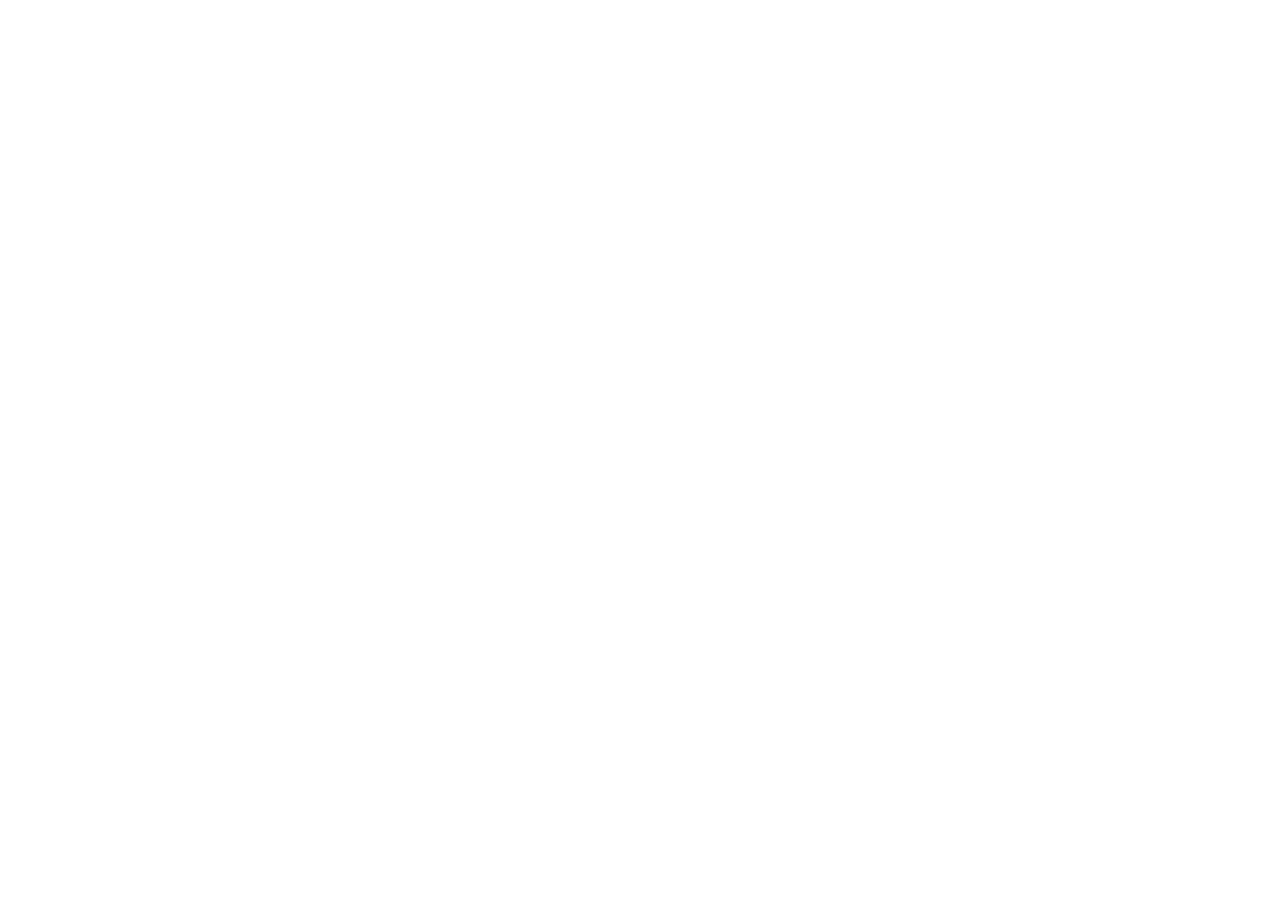
==== index.html @ 0d083bf3 "初始化大项目" ====
<!DOCTYPE html>
<html lang="zh-CN">

<head>
    <meta charset="UTF-8">
    <meta http-equiv="X-UA-Compatible" content="IE=edge">
    <meta name="viewport" content="width=device-width, initial-scale=1.0">
    <title>Document</title>
</head>

<body>

</body>

</html>
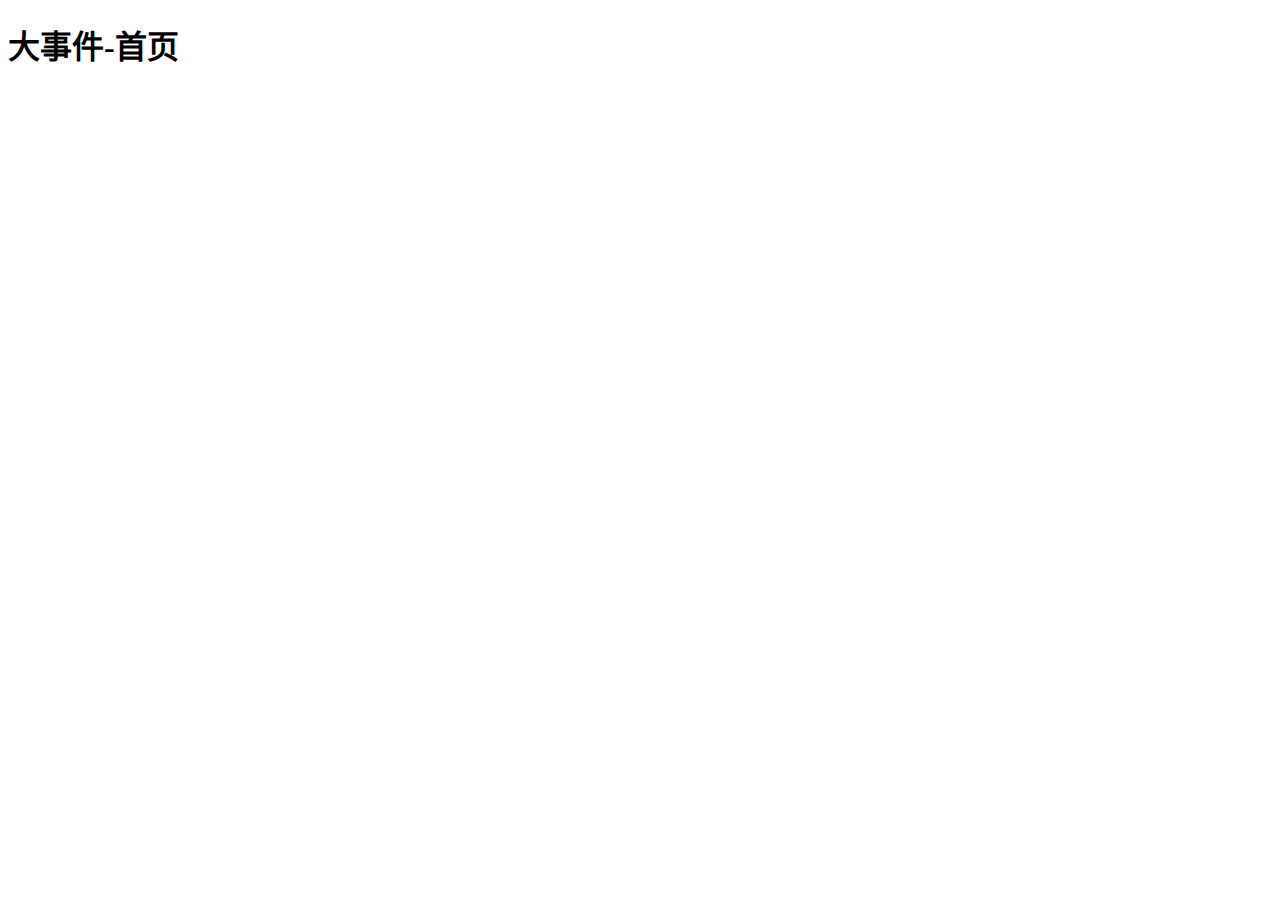
==== commit f9f74979: "login编辑完成" ====
--- a/index.html
+++ b/index.html
@@ -9,7 +9,7 @@
 </head>
 
 <body>
-
+    <h1>大事件-首页</h1>
 </body>
 
 </html>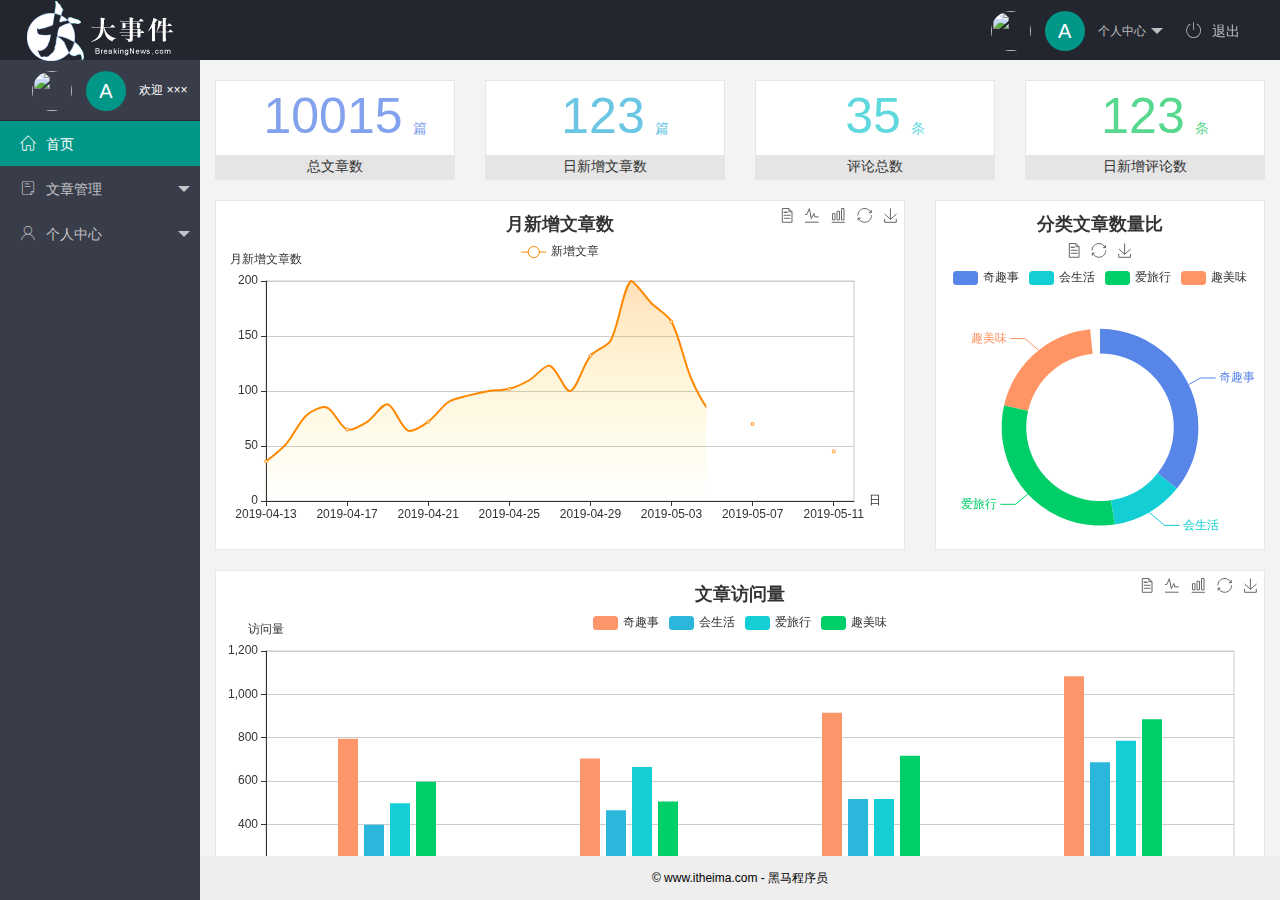
==== commit 8d70bb1c: "首页功能完成" ====
--- a/index.html
+++ b/index.html
@@ -1,15 +1,109 @@
 <!DOCTYPE html>
-<html lang="zh-CN">
+<html>
 
 <head>
-    <meta charset="UTF-8">
-    <meta http-equiv="X-UA-Compatible" content="IE=edge">
-    <meta name="viewport" content="width=device-width, initial-scale=1.0">
-    <title>Document</title>
+    <meta charset="utf-8">
+    <meta name="viewport" content="width=device-width, initial-scale=1, maximum-scale=1">
+    <title>layout 管理系统大布局 - Layui</title>
+    <link rel="stylesheet" href="/assets/lib/layui/css/layui.css">
+    <!-- 引入字体图标css -->
+    <link rel="stylesheet" href="/assets/fonts/iconfont.css">
+    <!-- 引入首页css -->
+    <link rel="stylesheet" href="/assets/css/index.css">
 </head>
 
 <body>
-    <h1>大事件-首页</h1>
+    <div class="layui-layout layui-layout-admin">
+        <div class="layui-header">
+            <div class="layui-logo">
+                <img src="/assets/images/logo.png" alt="">
+            </div>
+            <!-- 头部区域（可配合layui 已有的水平导航） -->
+            <ul class="layui-nav layui-layout-right">
+                <li class="layui-nav-item">
+                    <!-- 顶部头像 -->
+                    <a href="javascript:;" class="userinfo">
+                        <!-- 图片头像 -->
+                        <img src="//tva1.sinaimg.cn/crop.0.0.118.118.180/5db11ff4gw1e77d3nqrv8j203b03cweg.jpg" class="layui-nav-img">
+                        <span class="text-avatar">A</span> 个人中心
+                    </a>
+                    <dl class="layui-nav-child">
+                        <dd><a href="">基本资料</a></dd>
+                        <dd><a href="">更换头像</a></dd>
+                        <dd><a href="">重置密码</a></dd>
+                    </dl>
+                </li>
+                <li class="layui-nav-item">
+                    <a href="javascript:;" id="btnLogOut">
+                        <span class="iconfont icon-tuichu"></span>退出
+                    </a>
+                </li>
+            </ul>
+        </div>
+
+        <div class="layui-side layui-bg-black">
+            <div class="layui-side-scroll">
+                <div class="userinfo">
+                    <!-- 图片头像 -->
+                    <img src="//tva1.sinaimg.cn/crop.0.0.118.118.180/5db11ff4gw1e77d3nqrv8j203b03cweg.jpg" class="layui-nav-img">
+                    <span class="text-avatar">A</span>
+                    <span id="welcome">欢迎 ×××</span>
+                </div>
+                <!-- 左侧导航区域（可配合layui已有的垂直导航） -->
+                <ul class="layui-nav layui-nav-tree" lay-shrink="all" lay-filter="test">
+                    <li class="layui-nav-item layui-this">
+                        <!-- a链接还可以跳转到iframe上去，要和iframe的name属性配合使用 -->
+                        <a class="" href="/home/dashboard.html" target="aaa">
+                            <span class="iconfont icon-home"></span>首页
+                        </a>
+                    </li>
+                    <li class="layui-nav-item">
+                        <a href="javascript:;">
+                            <span class="iconfont icon-16"></span>文章管理
+                        </a>
+                        <dl class="layui-nav-child">
+                            <dd>
+                                <a href="javascript:;">
+                                    <i class="layui-icon layui-icon-app"></i>文章分类
+                                </a>
+                            </dd>
+                            <dd><a href="javascript:;"><i class="layui-icon layui-icon-app"></i>文章管理</a></dd>
+                            <dd><a href="javascript:;"><i class="layui-icon layui-icon-app"></i>发表文章</a></dd>
+                        </dl>
+                    </li>
+                    <li class="layui-nav-item">
+                        <a href="javascript:;">
+                            <span class="iconfont icon-user"></span>个人中心</a>
+                        <dl class="layui-nav-child">
+                            <dd><a href="javascript:;"><i class="layui-icon layui-icon-app"></i>基本资料</a></dd>
+                            <dd><a href="javascript:;"><i class="layui-icon layui-icon-app"></i>更换头像</a></dd>
+                            <dd><a href="javascript:;"><i class="layui-icon layui-icon-app"></i>重置密码</a></dd>
+                        </dl>
+                    </li>
+                </ul>
+            </div>
+        </div>
+
+        <div class="layui-body">
+            <!-- 内容主体区域 -->
+            <!-- 此处内容经常更换 -->
+            <iframe name="aaa" src="/home/dashboard.html" frameborder="0"></iframe>
+        </div>
+
+        <div class="layui-footer">
+            <!-- 底部固定区域 -->
+            © www.itheima.com - 黑马程序员
+        </div>
+    </div>
+
+
+
+    <!-- 导入layuiall.js -->
+    <script src="/assets/lib/layui/layui.all.js"></script>
+    <script src="/assets/lib/jquery.js"></script>
+    <!-- 导入baseAPI.js 文件(放到jquery的下面，此页面js 的上面) -->
+    <script src="/assets/js/baseAPI.js"></script>
+    <script src="/assets/js/index.js"></script>
 </body>
 
 </html>--- a/assets/lib/layui/css/layui.css
+++ b/assets/lib/layui/css/layui.css
@@ -0,0 +1,2 @@
+/** layui-v2.5.5 MIT License By https://www.layui.com */
+ .layui-inline,img{display:inline-block;vertical-align:middle}h1,h2,h3,h4,h5,h6{font-weight:400}.layui-edge,.layui-header,.layui-inline,.layui-main{position:relative}.layui-body,.layui-edge,.layui-elip{overflow:hidden}.layui-btn,.layui-edge,.layui-inline,img{vertical-align:middle}.layui-btn,.layui-disabled,.layui-icon,.layui-unselect{-moz-user-select:none;-webkit-user-select:none;-ms-user-select:none}.layui-elip,.layui-form-checkbox span,.layui-form-pane .layui-form-label{text-overflow:ellipsis;white-space:nowrap}.layui-breadcrumb,.layui-tree-btnGroup{visibility:hidden}blockquote,body,button,dd,div,dl,dt,form,h1,h2,h3,h4,h5,h6,input,li,ol,p,pre,td,textarea,th,ul{margin:0;padding:0;-webkit-tap-highlight-color:rgba(0,0,0,0)}a:active,a:hover{outline:0}img{border:none}li{list-style:none}table{border-collapse:collapse;border-spacing:0}h4,h5,h6{font-size:100%}button,input,optgroup,option,select,textarea{font-family:inherit;font-size:inherit;font-style:inherit;font-weight:inherit;outline:0}pre{white-space:pre-wrap;white-space:-moz-pre-wrap;white-space:-pre-wrap;white-space:-o-pre-wrap;word-wrap:break-word}body{line-height:24px;font:14px Helvetica Neue,Helvetica,PingFang SC,Tahoma,Arial,sans-serif}hr{height:1px;margin:10px 0;border:0;clear:both}a{color:#333;text-decoration:none}a:hover{color:#777}a cite{font-style:normal;*cursor:pointer}.layui-border-box,.layui-border-box *{box-sizing:border-box}.layui-box,.layui-box *{box-sizing:content-box}.layui-clear{clear:both;*zoom:1}.layui-clear:after{content:'\20';clear:both;*zoom:1;display:block;height:0}.layui-inline{*display:inline;*zoom:1}.layui-edge{display:inline-block;width:0;height:0;border-width:6px;border-style:dashed;border-color:transparent}.layui-edge-top{top:-4px;border-bottom-color:#999;border-bottom-style:solid}.layui-edge-right{border-left-color:#999;border-left-style:solid}.layui-edge-bottom{top:2px;border-top-color:#999;border-top-style:solid}.layui-edge-left{border-right-color:#999;border-right-style:solid}.layui-disabled,.layui-disabled:hover{color:#d2d2d2!important;cursor:not-allowed!important}.layui-circle{border-radius:100%}.layui-show{display:block!important}.layui-hide{display:none!important}@font-face{font-family:layui-icon;src:url(../font/iconfont.eot?v=250);src:url(../font/iconfont.eot?v=250#iefix) format('embedded-opentype'),url(../font/iconfont.woff2?v=250) format('woff2'),url(../font/iconfont.woff?v=250) format('woff'),url(../font/iconfont.ttf?v=250) format('truetype'),url(../font/iconfont.svg?v=250#layui-icon) format('svg')}.layui-icon{font-family:layui-icon!important;font-size:16px;font-style:normal;-webkit-font-smoothing:antialiased;-moz-osx-font-smoothing:grayscale}.layui-icon-reply-fill:before{content:"\e611"}.layui-icon-set-fill:before{content:"\e614"}.layui-icon-menu-fill:before{content:"\e60f"}.layui-icon-search:before{content:"\e615"}.layui-icon-share:before{content:"\e641"}.layui-icon-set-sm:before{content:"\e620"}.layui-icon-engine:before{content:"\e628"}.layui-icon-close:before{content:"\1006"}.layui-icon-close-fill:before{content:"\1007"}.layui-icon-chart-screen:before{content:"\e629"}.layui-icon-star:before{content:"\e600"}.layui-icon-circle-dot:before{content:"\e617"}.layui-icon-chat:before{content:"\e606"}.layui-icon-release:before{content:"\e609"}.layui-icon-list:before{content:"\e60a"}.layui-icon-chart:before{content:"\e62c"}.layui-icon-ok-circle:before{content:"\1005"}.layui-icon-layim-theme:before{content:"\e61b"}.layui-icon-table:before{content:"\e62d"}.layui-icon-right:before{content:"\e602"}.layui-icon-left:before{content:"\e603"}.layui-icon-cart-simple:before{content:"\e698"}.layui-icon-face-cry:before{content:"\e69c"}.layui-icon-face-smile:before{content:"\e6af"}.layui-icon-survey:before{content:"\e6b2"}.layui-icon-tree:before{content:"\e62e"}.layui-icon-upload-circle:before{content:"\e62f"}.layui-icon-add-circle:before{content:"\e61f"}.layui-icon-download-circle:before{content:"\e601"}.layui-icon-templeate-1:before{content:"\e630"}.layui-icon-util:before{content:"\e631"}.layui-icon-face-surprised:before{content:"\e664"}.layui-icon-edit:before{content:"\e642"}.layui-icon-speaker:before{content:"\e645"}.layui-icon-down:before{content:"\e61a"}.layui-icon-file:before{content:"\e621"}.layui-icon-layouts:before{content:"\e632"}.layui-icon-rate-half:before{content:"\e6c9"}.layui-icon-add-circle-fine:before{content:"\e608"}.layui-icon-prev-circle:before{content:"\e633"}.layui-icon-read:before{content:"\e705"}.layui-icon-404:before{content:"\e61c"}.layui-icon-carousel:before{content:"\e634"}.layui-icon-help:before{content:"\e607"}.layui-icon-code-circle:before{content:"\e635"}.layui-icon-water:before{content:"\e636"}.layui-icon-username:before{content:"\e66f"}.layui-icon-find-fill:before{content:"\e670"}.layui-icon-about:before{content:"\e60b"}.layui-icon-location:before{content:"\e715"}.layui-icon-up:before{content:"\e619"}.layui-icon-pause:before{content:"\e651"}.layui-icon-date:before{content:"\e637"}.layui-icon-layim-uploadfile:before{content:"\e61d"}.layui-icon-delete:before{content:"\e640"}.layui-icon-play:before{content:"\e652"}.layui-icon-top:before{content:"\e604"}.layui-icon-friends:before{content:"\e612"}.layui-icon-refresh-3:before{content:"\e9aa"}.layui-icon-ok:before{content:"\e605"}.layui-icon-layer:before{content:"\e638"}.layui-icon-face-smile-fine:before{content:"\e60c"}.layui-icon-dollar:before{content:"\e659"}.layui-icon-group:before{content:"\e613"}.layui-icon-layim-download:before{content:"\e61e"}.layui-icon-picture-fine:before{content:"\e60d"}.layui-icon-link:before{content:"\e64c"}.layui-icon-diamond:before{content:"\e735"}.layui-icon-log:before{content:"\e60e"}.layui-icon-rate-solid:before{content:"\e67a"}.layui-icon-fonts-del:before{content:"\e64f"}.layui-icon-unlink:before{content:"\e64d"}.layui-icon-fonts-clear:before{content:"\e639"}.layui-icon-triangle-r:before{content:"\e623"}.layui-icon-circle:before{content:"\e63f"}.layui-icon-radio:before{content:"\e643"}.layui-icon-align-center:before{content:"\e647"}.layui-icon-align-right:before{content:"\e648"}.layui-icon-align-left:before{content:"\e649"}.layui-icon-loading-1:before{content:"\e63e"}.layui-icon-return:before{content:"\e65c"}.layui-icon-fonts-strong:before{content:"\e62b"}.layui-icon-upload:before{content:"\e67c"}.layui-icon-dialogue:before{content:"\e63a"}.layui-icon-video:before{content:"\e6ed"}.layui-icon-headset:before{content:"\e6fc"}.layui-icon-cellphone-fine:before{content:"\e63b"}.layui-icon-add-1:before{content:"\e654"}.layui-icon-face-smile-b:before{content:"\e650"}.layui-icon-fonts-html:before{content:"\e64b"}.layui-icon-form:before{content:"\e63c"}.layui-icon-cart:before{content:"\e657"}.layui-icon-camera-fill:before{content:"\e65d"}.layui-icon-tabs:before{content:"\e62a"}.layui-icon-fonts-code:before{content:"\e64e"}.layui-icon-fire:before{content:"\e756"}.layui-icon-set:before{content:"\e716"}.layui-icon-fonts-u:before{content:"\e646"}.layui-icon-triangle-d:before{content:"\e625"}.layui-icon-tips:before{content:"\e702"}.layui-icon-picture:before{content:"\e64a"}.layui-icon-more-vertical:before{content:"\e671"}.layui-icon-flag:before{content:"\e66c"}.layui-icon-loading:before{content:"\e63d"}.layui-icon-fonts-i:before{content:"\e644"}.layui-icon-refresh-1:before{content:"\e666"}.layui-icon-rmb:before{content:"\e65e"}.layui-icon-home:before{content:"\e68e"}.layui-icon-user:before{content:"\e770"}.layui-icon-notice:before{content:"\e667"}.layui-icon-login-weibo:before{content:"\e675"}.layui-icon-voice:before{content:"\e688"}.layui-icon-upload-drag:before{content:"\e681"}.layui-icon-login-qq:before{content:"\e676"}.layui-icon-snowflake:before{content:"\e6b1"}.layui-icon-file-b:before{content:"\e655"}.layui-icon-template:before{content:"\e663"}.layui-icon-auz:before{content:"\e672"}.layui-icon-console:before{content:"\e665"}.layui-icon-app:before{content:"\e653"}.layui-icon-prev:before{content:"\e65a"}.layui-icon-website:before{content:"\e7ae"}.layui-icon-next:before{content:"\e65b"}.layui-icon-component:before{content:"\e857"}.layui-icon-more:before{content:"\e65f"}.layui-icon-login-wechat:before{content:"\e677"}.layui-icon-shrink-right:before{content:"\e668"}.layui-icon-spread-left:before{content:"\e66b"}.layui-icon-camera:before{content:"\e660"}.layui-icon-note:before{content:"\e66e"}.layui-icon-refresh:before{content:"\e669"}.layui-icon-female:before{content:"\e661"}.layui-icon-male:before{content:"\e662"}.layui-icon-password:before{content:"\e673"}.layui-icon-senior:before{content:"\e674"}.layui-icon-theme:before{content:"\e66a"}.layui-icon-tread:before{content:"\e6c5"}.layui-icon-praise:before{content:"\e6c6"}.layui-icon-star-fill:before{content:"\e658"}.layui-icon-rate:before{content:"\e67b"}.layui-icon-template-1:before{content:"\e656"}.layui-icon-vercode:before{content:"\e679"}.layui-icon-cellphone:before{content:"\e678"}.layui-icon-screen-full:before{content:"\e622"}.layui-icon-screen-restore:before{content:"\e758"}.layui-icon-cols:before{content:"\e610"}.layui-icon-export:before{content:"\e67d"}.layui-icon-print:before{content:"\e66d"}.layui-icon-slider:before{content:"\e714"}.layui-icon-addition:before{content:"\e624"}.layui-icon-subtraction:before{content:"\e67e"}.layui-icon-service:before{content:"\e626"}.layui-icon-transfer:before{content:"\e691"}.layui-main{width:1140px;margin:0 auto}.layui-header{z-index:1000;height:60px}.layui-header a:hover{transition:all .5s;-webkit-transition:all .5s}.layui-side{position:fixed;left:0;top:0;bottom:0;z-index:999;width:200px;overflow-x:hidden}.layui-side-scroll{position:relative;width:220px;height:100%;overflow-x:hidden}.layui-body{position:absolute;left:200px;right:0;top:0;bottom:0;z-index:998;width:auto;overflow-y:auto;box-sizing:border-box}.layui-layout-body{overflow:hidden}.layui-layout-admin .layui-header{background-color:#23262E}.layui-layout-admin .layui-side{top:60px;width:200px;overflow-x:hidden}.layui-layout-admin .layui-body{position:fixed;top:60px;bottom:44px}.layui-layout-admin .layui-main{width:auto;margin:0 15px}.layui-layout-admin .layui-footer{position:fixed;left:200px;right:0;bottom:0;height:44px;line-height:44px;padding:0 15px;background-color:#eee}.layui-layout-admin .layui-logo{position:absolute;left:0;top:0;width:200px;height:100%;line-height:60px;text-align:center;color:#009688;font-size:16px}.layui-layout-admin .layui-header .layui-nav{background:0 0}.layui-layout-left{position:absolute!important;left:200px;top:0}.layui-layout-right{position:absolute!important;right:0;top:0}.layui-container{position:relative;margin:0 auto;padding:0 15px;box-sizing:border-box}.layui-fluid{position:relative;margin:0 auto;padding:0 15px}.layui-row:after,.layui-row:before{content:'';display:block;clear:both}.layui-col-lg1,.layui-col-lg10,.layui-col-lg11,.layui-col-lg12,.layui-col-lg2,.layui-col-lg3,.layui-col-lg4,.layui-col-lg5,.layui-col-lg6,.layui-col-lg7,.layui-col-lg8,.layui-col-lg9,.layui-col-md1,.layui-col-md10,.layui-col-md11,.layui-col-md12,.layui-col-md2,.layui-col-md3,.layui-col-md4,.layui-col-md5,.layui-col-md6,.layui-col-md7,.layui-col-md8,.layui-col-md9,.layui-col-sm1,.layui-col-sm10,.layui-col-sm11,.layui-col-sm12,.layui-col-sm2,.layui-col-sm3,.layui-col-sm4,.layui-col-sm5,.layui-col-sm6,.layui-col-sm7,.layui-col-sm8,.layui-col-sm9,.layui-col-xs1,.layui-col-xs10,.layui-col-xs11,.layui-col-xs12,.layui-col-xs2,.layui-col-xs3,.layui-col-xs4,.layui-col-xs5,.layui-col-xs6,.layui-col-xs7,.layui-col-xs8,.layui-col-xs9{position:relative;display:block;box-sizing:border-box}.layui-col-xs1,.layui-col-xs10,.layui-col-xs11,.layui-col-xs12,.layui-col-xs2,.layui-col-xs3,.layui-col-xs4,.layui-col-xs5,.layui-col-xs6,.layui-col-xs7,.layui-col-xs8,.layui-col-xs9{float:left}.layui-col-xs1{width:8.33333333%}.layui-col-xs2{width:16.66666667%}.layui-col-xs3{width:25%}.layui-col-xs4{width:33.33333333%}.layui-col-xs5{width:41.66666667%}.layui-col-xs6{width:50%}.layui-col-xs7{width:58.33333333%}.layui-col-xs8{width:66.66666667%}.layui-col-xs9{width:75%}.layui-col-xs10{width:83.33333333%}.layui-col-xs11{width:91.66666667%}.layui-col-xs12{width:100%}.layui-col-xs-offset1{margin-left:8.33333333%}.layui-col-xs-offset2{margin-left:16.66666667%}.layui-col-xs-offset3{margin-left:25%}.layui-col-xs-offset4{margin-left:33.33333333%}.layui-col-xs-offset5{margin-left:41.66666667%}.layui-col-xs-offset6{margin-left:50%}.layui-col-xs-offset7{margin-left:58.33333333%}.layui-col-xs-offset8{margin-left:66.66666667%}.layui-col-xs-offset9{margin-left:75%}.layui-col-xs-offset10{margin-left:83.33333333%}.layui-col-xs-offset11{margin-left:91.66666667%}.layui-col-xs-offset12{margin-left:100%}@media screen and (max-width:768px){.layui-hide-xs{display:none!important}.layui-show-xs-block{display:block!important}.layui-show-xs-inline{display:inline!important}.layui-show-xs-inline-block{display:inline-block!important}}@media screen and (min-width:768px){.layui-container{width:750px}.layui-hide-sm{display:none!important}.layui-show-sm-block{display:block!important}.layui-show-sm-inline{display:inline!important}.layui-show-sm-inline-block{display:inline-block!important}.layui-col-sm1,.layui-col-sm10,.layui-col-sm11,.layui-col-sm12,.layui-col-sm2,.layui-col-sm3,.layui-col-sm4,.layui-col-sm5,.layui-col-sm6,.layui-col-sm7,.layui-col-sm8,.layui-col-sm9{float:left}.layui-col-sm1{width:8.33333333%}.layui-col-sm2{width:16.66666667%}.layui-col-sm3{width:25%}.layui-col-sm4{width:33.33333333%}.layui-col-sm5{width:41.66666667%}.layui-col-sm6{width:50%}.layui-col-sm7{width:58.33333333%}.layui-col-sm8{width:66.66666667%}.layui-col-sm9{width:75%}.layui-col-sm10{width:83.33333333%}.layui-col-sm11{width:91.66666667%}.layui-col-sm12{width:100%}.layui-col-sm-offset1{margin-left:8.33333333%}.layui-col-sm-offset2{margin-left:16.66666667%}.layui-col-sm-offset3{margin-left:25%}.layui-col-sm-offset4{margin-left:33.33333333%}.layui-col-sm-offset5{margin-left:41.66666667%}.layui-col-sm-offset6{margin-left:50%}.layui-col-sm-offset7{margin-left:58.33333333%}.layui-col-sm-offset8{margin-left:66.66666667%}.layui-col-sm-offset9{margin-left:75%}.layui-col-sm-offset10{margin-left:83.33333333%}.layui-col-sm-offset11{margin-left:91.66666667%}.layui-col-sm-offset12{margin-left:100%}}@media screen and (min-width:992px){.layui-container{width:970px}.layui-hide-md{display:none!important}.layui-show-md-block{display:block!important}.layui-show-md-inline{display:inline!important}.layui-show-md-inline-block{display:inline-block!important}.layui-col-md1,.layui-col-md10,.layui-col-md11,.layui-col-md12,.layui-col-md2,.layui-col-md3,.layui-col-md4,.layui-col-md5,.layui-col-md6,.layui-col-md7,.layui-col-md8,.layui-col-md9{float:left}.layui-col-md1{width:8.33333333%}.layui-col-md2{width:16.66666667%}.layui-col-md3{width:25%}.layui-col-md4{width:33.33333333%}.layui-col-md5{width:41.66666667%}.layui-col-md6{width:50%}.layui-col-md7{width:58.33333333%}.layui-col-md8{width:66.66666667%}.layui-col-md9{width:75%}.layui-col-md10{width:83.33333333%}.layui-col-md11{width:91.66666667%}.layui-col-md12{width:100%}.layui-col-md-offset1{margin-left:8.33333333%}.layui-col-md-offset2{margin-left:16.66666667%}.layui-col-md-offset3{margin-left:25%}.layui-col-md-offset4{margin-left:33.33333333%}.layui-col-md-offset5{margin-left:41.66666667%}.layui-col-md-offset6{margin-left:50%}.layui-col-md-offset7{margin-left:58.33333333%}.layui-col-md-offset8{margin-left:66.66666667%}.layui-col-md-offset9{margin-left:75%}.layui-col-md-offset10{margin-left:83.33333333%}.layui-col-md-offset11{margin-left:91.66666667%}.layui-col-md-offset12{margin-left:100%}}@media screen and (min-width:1200px){.layui-container{width:1170px}.layui-hide-lg{display:none!important}.layui-show-lg-block{display:block!important}.layui-show-lg-inline{display:inline!important}.layui-show-lg-inline-block{display:inline-block!important}.layui-col-lg1,.layui-col-lg10,.layui-col-lg11,.layui-col-lg12,.layui-col-lg2,.layui-col-lg3,.layui-col-lg4,.layui-col-lg5,.layui-col-lg6,.layui-col-lg7,.layui-col-lg8,.layui-col-lg9{float:left}.layui-col-lg1{width:8.33333333%}.layui-col-lg2{width:16.66666667%}.layui-col-lg3{width:25%}.layui-col-lg4{width:33.33333333%}.layui-col-lg5{width:41.66666667%}.layui-col-lg6{width:50%}.layui-col-lg7{width:58.33333333%}.layui-col-lg8{width:66.66666667%}.layui-col-lg9{width:75%}.layui-col-lg10{width:83.33333333%}.layui-col-lg11{width:91.66666667%}.layui-col-lg12{width:100%}.layui-col-lg-offset1{margin-left:8.33333333%}.layui-col-lg-offset2{margin-left:16.66666667%}.layui-col-lg-offset3{margin-left:25%}.layui-col-lg-offset4{margin-left:33.33333333%}.layui-col-lg-offset5{margin-left:41.66666667%}.layui-col-lg-offset6{margin-left:50%}.layui-col-lg-offset7{margin-left:58.33333333%}.layui-col-lg-offset8{margin-left:66.66666667%}.layui-col-lg-offset9{margin-left:75%}.layui-col-lg-offset10{margin-left:83.33333333%}.layui-col-lg-offset11{margin-left:91.66666667%}.layui-col-lg-offset12{margin-left:100%}}.layui-col-space1{margin:-.5px}.layui-col-space1>*{padding:.5px}.layui-col-space3{margin:-1.5px}.layui-col-space3>*{padding:1.5px}.layui-col-space5{margin:-2.5px}.layui-col-space5>*{padding:2.5px}.layui-col-space8{margin:-3.5px}.layui-col-space8>*{padding:3.5px}.layui-col-space10{margin:-5px}.layui-col-space10>*{padding:5px}.layui-col-space12{margin:-6px}.layui-col-space12>*{padding:6px}.layui-col-space15{margin:-7.5px}.layui-col-space15>*{padding:7.5px}.layui-col-space18{margin:-9px}.layui-col-space18>*{padding:9px}.layui-col-space20{margin:-10px}.layui-col-space20>*{padding:10px}.layui-col-space22{margin:-11px}.layui-col-space22>*{padding:11px}.layui-col-space25{margin:-12.5px}.layui-col-space25>*{padding:12.5px}.layui-col-space30{margin:-15px}.layui-col-space30>*{padding:15px}.layui-btn,.layui-input,.layui-select,.layui-textarea,.layui-upload-button{outline:0;-webkit-appearance:none;transition:all .3s;-webkit-transition:all .3s;box-sizing:border-box}.layui-elem-quote{margin-bottom:10px;padding:15px;line-height:22px;border-left:5px solid #009688;border-radius:0 2px 2px 0;background-color:#f2f2f2}.layui-quote-nm{border-style:solid;border-width:1px 1px 1px 5px;background:0 0}.layui-elem-field{margin-bottom:10px;padding:0;border-width:1px;border-style:solid}.layui-elem-field legend{margin-left:20px;padding:0 10px;font-size:20px;font-weight:300}.layui-field-title{margin:10px 0 20px;border-width:1px 0 0}.layui-field-box{padding:10px 15px}.layui-field-title .layui-field-box{padding:10px 0}.layui-progress{position:relative;height:6px;border-radius:20px;background-color:#e2e2e2}.layui-progress-bar{position:absolute;left:0;top:0;width:0;max-width:100%;height:6px;border-radius:20px;text-align:right;background-color:#5FB878;transition:all .3s;-webkit-transition:all .3s}.layui-progress-big,.layui-progress-big .layui-progress-bar{height:18px;line-height:18px}.layui-progress-text{position:relative;top:-20px;line-height:18px;font-size:12px;color:#666}.layui-progress-big .layui-progress-text{position:static;padding:0 10px;color:#fff}.layui-collapse{border-width:1px;border-style:solid;border-radius:2px}.layui-colla-content,.layui-colla-item{border-top-width:1px;border-top-style:solid}.layui-colla-item:first-child{border-top:none}.layui-colla-title{position:relative;height:42px;line-height:42px;padding:0 15px 0 35px;color:#333;background-color:#f2f2f2;cursor:pointer;font-size:14px;overflow:hidden}.layui-colla-content{display:none;padding:10px 15px;line-height:22px;color:#666}.layui-colla-icon{position:absolute;left:15px;top:0;font-size:14px}.layui-card{margin-bottom:15px;border-radius:2px;background-color:#fff;box-shadow:0 1px 2px 0 rgba(0,0,0,.05)}.layui-card:last-child{margin-bottom:0}.layui-card-header{position:relative;height:42px;line-height:42px;padding:0 15px;border-bottom:1px solid #f6f6f6;color:#333;border-radius:2px 2px 0 0;font-size:14px}.layui-bg-black,.layui-bg-blue,.layui-bg-cyan,.layui-bg-green,.layui-bg-orange,.layui-bg-red{color:#fff!important}.layui-card-body{position:relative;padding:10px 15px;line-height:24px}.layui-card-body[pad15]{padding:15px}.layui-card-body[pad20]{padding:20px}.layui-card-body .layui-table{margin:5px 0}.layui-card .layui-tab{margin:0}.layui-panel-window{position:relative;padding:15px;border-radius:0;border-top:5px solid #E6E6E6;background-color:#fff}.layui-auxiliar-moving{position:fixed;left:0;right:0;top:0;bottom:0;width:100%;height:100%;background:0 0;z-index:9999999999}.layui-form-label,.layui-form-mid,.layui-form-select,.layui-input-block,.layui-input-inline,.layui-textarea{position:relative}.layui-bg-red{background-color:#FF5722!important}.layui-bg-orange{background-color:#FFB800!important}.layui-bg-green{background-color:#009688!important}.layui-bg-cyan{background-color:#2F4056!important}.layui-bg-blue{background-color:#1E9FFF!important}.layui-bg-black{background-color:#393D49!important}.layui-bg-gray{background-color:#eee!important;color:#666!important}.layui-badge-rim,.layui-colla-content,.layui-colla-item,.layui-collapse,.layui-elem-field,.layui-form-pane .layui-form-item[pane],.layui-form-pane .layui-form-label,.layui-input,.layui-layedit,.layui-layedit-tool,.layui-quote-nm,.layui-select,.layui-tab-bar,.layui-tab-card,.layui-tab-title,.layui-tab-title .layui-this:after,.layui-textarea{border-color:#e6e6e6}.layui-timeline-item:before,hr{background-color:#e6e6e6}.layui-text{line-height:22px;font-size:14px;color:#666}.layui-text h1,.layui-text h2,.layui-text h3{font-weight:500;color:#333}.layui-text h1{font-size:30px}.layui-text h2{font-size:24px}.layui-text h3{font-size:18px}.layui-text a:not(.layui-btn){color:#01AAED}.layui-text a:not(.layui-btn):hover{text-decoration:underline}.layui-text ul{padding:5px 0 5px 15px}.layui-text ul li{margin-top:5px;list-style-type:disc}.layui-text em,.layui-word-aux{color:#999!important;padding:0 5px!important}.layui-btn{display:inline-block;height:38px;line-height:38px;padding:0 18px;background-color:#009688;color:#fff;white-space:nowrap;text-align:center;font-size:14px;border:none;border-radius:2px;cursor:pointer}.layui-btn:hover{opacity:.8;filter:alpha(opacity=80);color:#fff}.layui-btn:active{opacity:1;filter:alpha(opacity=100)}.layui-btn+.layui-btn{margin-left:10px}.layui-btn-container{font-size:0}.layui-btn-container .layui-btn{margin-right:10px;margin-bottom:10px}.layui-btn-container .layui-btn+.layui-btn{margin-left:0}.layui-table .layui-btn-container .layui-btn{margin-bottom:9px}.layui-btn-radius{border-radius:100px}.layui-btn .layui-icon{margin-right:3px;font-size:18px;vertical-align:bottom;vertical-align:middle\9}.layui-btn-primary{border:1px solid #C9C9C9;background-color:#fff;color:#555}.layui-btn-primary:hover{border-color:#009688;color:#333}.layui-btn-normal{background-color:#1E9FFF}.layui-btn-warm{background-color:#FFB800}.layui-btn-danger{background-color:#FF5722}.layui-btn-checked{background-color:#5FB878}.layui-btn-disabled,.layui-btn-disabled:active,.layui-btn-disabled:hover{border:1px solid #e6e6e6;background-color:#FBFBFB;color:#C9C9C9;cursor:not-allowed;opacity:1}.layui-btn-lg{height:44px;line-height:44px;padding:0 25px;font-size:16px}.layui-btn-sm{height:30px;line-height:30px;padding:0 10px;font-size:12px}.layui-btn-sm i{font-size:16px!important}.layui-btn-xs{height:22px;line-height:22px;padding:0 5px;font-size:12px}.layui-btn-xs i{font-size:14px!important}.layui-btn-group{display:inline-block;vertical-align:middle;font-size:0}.layui-btn-group .layui-btn{margin-left:0!important;margin-right:0!important;border-left:1px solid rgba(255,255,255,.5);border-radius:0}.layui-btn-group .layui-btn-primary{border-left:none}.layui-btn-group .layui-btn-primary:hover{border-color:#C9C9C9;color:#009688}.layui-btn-group .layui-btn:first-child{border-left:none;border-radius:2px 0 0 2px}.layui-btn-group .layui-btn-primary:first-child{border-left:1px solid #c9c9c9}.layui-btn-group .layui-btn:last-child{border-radius:0 2px 2px 0}.layui-btn-group .layui-btn+.layui-btn{margin-left:0}.layui-btn-group+.layui-btn-group{margin-left:10px}.layui-btn-fluid{width:100%}.layui-input,.layui-select,.layui-textarea{height:38px;line-height:1.3;line-height:38px\9;border-width:1px;border-style:solid;background-color:#fff;border-radius:2px}.layui-input::-webkit-input-placeholder,.layui-select::-webkit-input-placeholder,.layui-textarea::-webkit-input-placeholder{line-height:1.3}.layui-input,.layui-textarea{display:block;width:100%;padding-left:10px}.layui-input:hover,.layui-textarea:hover{border-color:#D2D2D2!important}.layui-input:focus,.layui-textarea:focus{border-color:#C9C9C9!important}.layui-textarea{min-height:100px;height:auto;line-height:20px;padding:6px 10px;resize:vertical}.layui-select{padding:0 10px}.layui-form input[type=checkbox],.layui-form input[type=radio],.layui-form select{display:none}.layui-form [lay-ignore]{display:initial}.layui-form-item{margin-bottom:15px;clear:both;*zoom:1}.layui-form-item:after{content:'\20';clear:both;*zoom:1;display:block;height:0}.layui-form-label{float:left;display:block;padding:9px 15px;width:80px;font-weight:400;line-height:20px;text-align:right}.layui-form-label-col{display:block;float:none;padding:9px 0;line-height:20px;text-align:left}.layui-form-item .layui-inline{margin-bottom:5px;margin-right:10px}.layui-input-block{margin-left:110px;min-height:36px}.layui-input-inline{display:inline-block;vertical-align:middle}.layui-form-item .layui-input-inline{float:left;width:190px;margin-right:10px}.layui-form-text .layui-input-inline{width:auto}.layui-form-mid{float:left;display:block;padding:9px 0!important;line-height:20px;margin-right:10px}.layui-form-danger+.layui-form-select .layui-input,.layui-form-danger:focus{border-color:#FF5722!important}.layui-form-select .layui-input{padding-right:30px;cursor:pointer}.layui-form-select .layui-edge{position:absolute;right:10px;top:50%;margin-top:-3px;cursor:pointer;border-width:6px;border-top-color:#c2c2c2;border-top-style:solid;transition:all .3s;-webkit-transition:all .3s}.layui-form-select dl{display:none;position:absolute;left:0;top:42px;padding:5px 0;z-index:899;min-width:100%;border:1px solid #d2d2d2;max-height:300px;overflow-y:auto;background-color:#fff;border-radius:2px;box-shadow:0 2px 4px rgba(0,0,0,.12);box-sizing:border-box}.layui-form-select dl dd,.layui-form-select dl dt{padding:0 10px;line-height:36px;white-space:nowrap;overflow:hidden;text-overflow:ellipsis}.layui-form-select dl dt{font-size:12px;color:#999}.layui-form-select dl dd{cursor:pointer}.layui-form-select dl dd:hover{background-color:#f2f2f2;-webkit-transition:.5s all;transition:.5s all}.layui-form-select .layui-select-group dd{padding-left:20px}.layui-form-select dl dd.layui-select-tips{padding-left:10px!important;color:#999}.layui-form-select dl dd.layui-this{background-color:#5FB878;color:#fff}.layui-form-checkbox,.layui-form-select dl dd.layui-disabled{background-color:#fff}.layui-form-selected dl{display:block}.layui-form-checkbox,.layui-form-checkbox *,.layui-form-switch{display:inline-block;vertical-align:middle}.layui-form-selected .layui-edge{margin-top:-9px;-webkit-transform:rotate(180deg);transform:rotate(180deg);margin-top:-3px\9}:root .layui-form-selected .layui-edge{margin-top:-9px\0/IE9}.layui-form-selectup dl{top:auto;bottom:42px}.layui-select-none{margin:5px 0;text-align:center;color:#999}.layui-select-disabled .layui-disabled{border-color:#eee!important}.layui-select-disabled .layui-edge{border-top-color:#d2d2d2}.layui-form-checkbox{position:relative;height:30px;line-height:30px;margin-right:10px;padding-right:30px;cursor:pointer;font-size:0;-webkit-transition:.1s linear;transition:.1s linear;box-sizing:border-box}.layui-form-checkbox span{padding:0 10px;height:100%;font-size:14px;border-radius:2px 0 0 2px;background-color:#d2d2d2;color:#fff;overflow:hidden}.layui-form-checkbox:hover span{background-color:#c2c2c2}.layui-form-checkbox i{position:absolute;right:0;top:0;width:30px;height:28px;border:1px solid #d2d2d2;border-left:none;border-radius:0 2px 2px 0;color:#fff;font-size:20px;text-align:center}.layui-form-checkbox:hover i{border-color:#c2c2c2;color:#c2c2c2}.layui-form-checked,.layui-form-checked:hover{border-color:#5FB878}.layui-form-checked span,.layui-form-checked:hover span{background-color:#5FB878}.layui-form-checked i,.layui-form-checked:hover i{color:#5FB878}.layui-form-item .layui-form-checkbox{margin-top:4px}.layui-form-checkbox[lay-skin=primary]{height:auto!important;line-height:normal!important;min-width:18px;min-height:18px;border:none!important;margin-right:0;padding-left:28px;padding-right:0;background:0 0}.layui-form-checkbox[lay-skin=primary] span{padding-left:0;padding-right:15px;line-height:18px;background:0 0;color:#666}.layui-form-checkbox[lay-skin=primary] i{right:auto;left:0;width:16px;height:16px;line-height:16px;border:1px solid #d2d2d2;font-size:12px;border-radius:2px;background-color:#fff;-webkit-transition:.1s linear;transition:.1s linear}.layui-form-checkbox[lay-skin=primary]:hover i{border-color:#5FB878;color:#fff}.layui-form-checked[lay-skin=primary] i{border-color:#5FB878!important;background-color:#5FB878;color:#fff}.layui-checkbox-disbaled[lay-skin=primary] span{background:0 0!important;color:#c2c2c2}.layui-checkbox-disbaled[lay-skin=primary]:hover i{border-color:#d2d2d2}.layui-form-item .layui-form-checkbox[lay-skin=primary]{margin-top:10px}.layui-form-switch{position:relative;height:22px;line-height:22px;min-width:35px;padding:0 5px;margin-top:8px;border:1px solid #d2d2d2;border-radius:20px;cursor:pointer;background-color:#fff;-webkit-transition:.1s linear;transition:.1s linear}.layui-form-switch i{position:absolute;left:5px;top:3px;width:16px;height:16px;border-radius:20px;background-color:#d2d2d2;-webkit-transition:.1s linear;transition:.1s linear}.layui-form-switch em{position:relative;top:0;width:25px;margin-left:21px;padding:0!important;text-align:center!important;color:#999!important;font-style:normal!important;font-size:12px}.layui-form-onswitch{border-color:#5FB878;background-color:#5FB878}.layui-checkbox-disbaled,.layui-checkbox-disbaled i{border-color:#e2e2e2!important}.layui-form-onswitch i{left:100%;margin-left:-21px;background-color:#fff}.layui-form-onswitch em{margin-left:5px;margin-right:21px;color:#fff!important}.layui-checkbox-disbaled span{background-color:#e2e2e2!important}.layui-checkbox-disbaled:hover i{color:#fff!important}[lay-radio]{display:none}.layui-form-radio,.layui-form-radio *{display:inline-block;vertical-align:middle}.layui-form-radio{line-height:28px;margin:6px 10px 0 0;padding-right:10px;cursor:pointer;font-size:0}.layui-form-radio *{font-size:14px}.layui-form-radio>i{margin-right:8px;font-size:22px;color:#c2c2c2}.layui-form-radio>i:hover,.layui-form-radioed>i{color:#5FB878}.layui-radio-disbaled>i{color:#e2e2e2!important}.layui-form-pane .layui-form-label{width:110px;padding:8px 15px;height:38px;line-height:20px;border-width:1px;border-style:solid;border-radius:2px 0 0 2px;text-align:center;background-color:#FBFBFB;overflow:hidden;box-sizing:border-box}.layui-form-pane .layui-input-inline{margin-left:-1px}.layui-form-pane .layui-input-block{margin-left:110px;left:-1px}.layui-form-pane .layui-input{border-radius:0 2px 2px 0}.layui-form-pane .layui-form-text .layui-form-label{float:none;width:100%;border-radius:2px;box-sizing:border-box;text-align:left}.layui-form-pane .layui-form-text .layui-input-inline{display:block;margin:0;top:-1px;clear:both}.layui-form-pane .layui-form-text .layui-input-block{margin:0;left:0;top:-1px}.layui-form-pane .layui-form-text .layui-textarea{min-height:100px;border-radius:0 0 2px 2px}.layui-form-pane .layui-form-checkbox{margin:4px 0 4px 10px}.layui-form-pane .layui-form-radio,.layui-form-pane .layui-form-switch{margin-top:6px;margin-left:10px}.layui-form-pane .layui-form-item[pane]{position:relative;border-width:1px;border-style:solid}.layui-form-pane .layui-form-item[pane] .layui-form-label{position:absolute;left:0;top:0;height:100%;border-width:0 1px 0 0}.layui-form-pane .layui-form-item[pane] .layui-input-inline{margin-left:110px}@media screen and (max-width:450px){.layui-form-item .layui-form-label{text-overflow:ellipsis;overflow:hidden;white-space:nowrap}.layui-form-item .layui-inline{display:block;margin-right:0;margin-bottom:20px;clear:both}.layui-form-item .layui-inline:after{content:'\20';clear:both;display:block;height:0}.layui-form-item .layui-input-inline{display:block;float:none;left:-3px;width:auto;margin:0 0 10px 112px}.layui-form-item .layui-input-inline+.layui-form-mid{margin-left:110px;top:-5px;padding:0}.layui-form-item .layui-form-checkbox{margin-right:5px;margin-bottom:5px}}.layui-layedit{border-width:1px;border-style:solid;border-radius:2px}.layui-layedit-tool{padding:3px 5px;border-bottom-width:1px;border-bottom-style:solid;font-size:0}.layedit-tool-fixed{position:fixed;top:0;border-top:1px solid #e2e2e2}.layui-layedit-tool .layedit-tool-mid,.layui-layedit-tool .layui-icon{display:inline-block;vertical-align:middle;text-align:center;font-size:14px}.layui-layedit-tool .layui-icon{position:relative;width:32px;height:30px;line-height:30px;margin:3px 5px;color:#777;cursor:pointer;border-radius:2px}.layui-layedit-tool .layui-icon:hover{color:#393D49}.layui-layedit-tool .layui-icon:active{color:#000}.layui-layedit-tool .layedit-tool-active{background-color:#e2e2e2;color:#000}.layui-layedit-tool .layui-disabled,.layui-layedit-tool .layui-disabled:hover{color:#d2d2d2;cursor:not-allowed}.layui-layedit-tool .layedit-tool-mid{width:1px;height:18px;margin:0 10px;background-color:#d2d2d2}.layedit-tool-html{width:50px!important;font-size:30px!important}.layedit-tool-b,.layedit-tool-code,.layedit-tool-help{font-size:16px!important}.layedit-tool-d,.layedit-tool-face,.layedit-tool-image,.layedit-tool-unlink{font-size:18px!important}.layedit-tool-image input{position:absolute;font-size:0;left:0;top:0;width:100%;height:100%;opacity:.01;filter:Alpha(opacity=1);cursor:pointer}.layui-layedit-iframe iframe{display:block;width:100%}#LAY_layedit_code{overflow:hidden}.layui-laypage{display:inline-block;*display:inline;*zoom:1;vertical-align:middle;margin:10px 0;font-size:0}.layui-laypage>a:first-child,.layui-laypage>a:first-child em{border-radius:2px 0 0 2px}.layui-laypage>a:last-child,.layui-laypage>a:last-child em{border-radius:0 2px 2px 0}.layui-laypage>:first-child{margin-left:0!important}.layui-laypage>:last-child{margin-right:0!important}.layui-laypage a,.layui-laypage button,.layui-laypage input,.layui-laypage select,.layui-laypage span{border:1px solid #e2e2e2}.layui-laypage a,.layui-laypage span{display:inline-block;*display:inline;*zoom:1;vertical-align:middle;padding:0 15px;height:28px;line-height:28px;margin:0 -1px 5px 0;background-color:#fff;color:#333;font-size:12px}.layui-flow-more a *,.layui-laypage input,.layui-table-view select[lay-ignore]{display:inline-block}.layui-laypage a:hover{color:#009688}.layui-laypage em{font-style:normal}.layui-laypage .layui-laypage-spr{color:#999;font-weight:700}.layui-laypage a{text-decoration:none}.layui-laypage .layui-laypage-curr{position:relative}.layui-laypage .layui-laypage-curr em{position:relative;color:#fff}.layui-laypage .layui-laypage-curr .layui-laypage-em{position:absolute;left:-1px;top:-1px;padding:1px;width:100%;height:100%;background-color:#009688}.layui-laypage-em{border-radius:2px}.layui-laypage-next em,.layui-laypage-prev em{font-family:Sim sun;font-size:16px}.layui-laypage .layui-laypage-count,.layui-laypage .layui-laypage-limits,.layui-laypage .layui-laypage-refresh,.layui-laypage .layui-laypage-skip{margin-left:10px;margin-right:10px;padding:0;border:none}.layui-laypage .layui-laypage-limits,.layui-laypage .layui-laypage-refresh{vertical-align:top}.layui-laypage .layui-laypage-refresh i{font-size:18px;cursor:pointer}.layui-laypage select{height:22px;padding:3px;border-radius:2px;cursor:pointer}.layui-laypage .layui-laypage-skip{height:30px;line-height:30px;color:#999}.layui-laypage button,.layui-laypage input{height:30px;line-height:30px;border-radius:2px;vertical-align:top;background-color:#fff;box-sizing:border-box}.layui-laypage input{width:40px;margin:0 10px;padding:0 3px;text-align:center}.layui-laypage input:focus,.layui-laypage select:focus{border-color:#009688!important}.layui-laypage button{margin-left:10px;padding:0 10px;cursor:pointer}.layui-table,.layui-table-view{margin:10px 0}.layui-flow-more{margin:10px 0;text-align:center;color:#999;font-size:14px}.layui-flow-more a{height:32px;line-height:32px}.layui-flow-more a *{vertical-align:top}.layui-flow-more a cite{padding:0 20px;border-radius:3px;background-color:#eee;color:#333;font-style:normal}.layui-flow-more a cite:hover{opacity:.8}.layui-flow-more a i{font-size:30px;color:#737383}.layui-table{width:100%;background-color:#fff;color:#666}.layui-table tr{transition:all .3s;-webkit-transition:all .3s}.layui-table th{text-align:left;font-weight:400}.layui-table tbody tr:hover,.layui-table thead tr,.layui-table-click,.layui-table-header,.layui-table-hover,.layui-table-mend,.layui-table-patch,.layui-table-tool,.layui-table-total,.layui-table-total tr,.layui-table[lay-even] tr:nth-child(even){background-color:#f2f2f2}.layui-table td,.layui-table th,.layui-table-col-set,.layui-table-fixed-r,.layui-table-grid-down,.layui-table-header,.layui-table-page,.layui-table-tips-main,.layui-table-tool,.layui-table-total,.layui-table-view,.layui-table[lay-skin=line],.layui-table[lay-skin=row]{border-width:1px;border-style:solid;border-color:#e6e6e6}.layui-table td,.layui-table th{position:relative;padding:9px 15px;min-height:20px;line-height:20px;font-size:14px}.layui-table[lay-skin=line] td,.layui-table[lay-skin=line] th{border-width:0 0 1px}.layui-table[lay-skin=row] td,.layui-table[lay-skin=row] th{border-width:0 1px 0 0}.layui-table[lay-skin=nob] td,.layui-table[lay-skin=nob] th{border:none}.layui-table img{max-width:100px}.layui-table[lay-size=lg] td,.layui-table[lay-size=lg] th{padding:15px 30px}.layui-table-view .layui-table[lay-size=lg] .layui-table-cell{height:40px;line-height:40px}.layui-table[lay-size=sm] td,.layui-table[lay-size=sm] th{font-size:12px;padding:5px 10px}.layui-table-view .layui-table[lay-size=sm] .layui-table-cell{height:20px;line-height:20px}.layui-table[lay-data]{display:none}.layui-table-box{position:relative;overflow:hidden}.layui-table-view .layui-table{position:relative;width:auto;margin:0}.layui-table-view .layui-table[lay-skin=line]{border-width:0 1px 0 0}.layui-table-view .layui-table[lay-skin=row]{border-width:0 0 1px}.layui-table-view .layui-table td,.layui-table-view .layui-table th{padding:5px 0;border-top:none;border-left:none}.layui-table-view .layui-table th.layui-unselect .layui-table-cell span{cursor:pointer}.layui-table-view .layui-table td{cursor:default}.layui-table-view .layui-table td[data-edit=text]{cursor:text}.layui-table-view .layui-form-checkbox[lay-skin=primary] i{width:18px;height:18px}.layui-table-view .layui-form-radio{line-height:0;padding:0}.layui-table-view .layui-form-radio>i{margin:0;font-size:20px}.layui-table-init{position:absolute;left:0;top:0;width:100%;height:100%;text-align:center;z-index:110}.layui-table-init .layui-icon{position:absolute;left:50%;top:50%;margin:-15px 0 0 -15px;font-size:30px;color:#c2c2c2}.layui-table-header{border-width:0 0 1px;overflow:hidden}.layui-table-header .layui-table{margin-bottom:-1px}.layui-table-tool .layui-inline[lay-event]{position:relative;width:26px;height:26px;padding:5px;line-height:16px;margin-right:10px;text-align:center;color:#333;border:1px solid #ccc;cursor:pointer;-webkit-transition:.5s all;transition:.5s all}.layui-table-tool .layui-inline[lay-event]:hover{border:1px solid #999}.layui-table-tool-temp{padding-right:120px}.layui-table-tool-self{position:absolute;right:17px;top:10px}.layui-table-tool .layui-table-tool-self .layui-inline[lay-event]{margin:0 0 0 10px}.layui-table-tool-panel{position:absolute;top:29px;left:-1px;padding:5px 0;min-width:150px;min-height:40px;border:1px solid #d2d2d2;text-align:left;overflow-y:auto;background-color:#fff;box-shadow:0 2px 4px rgba(0,0,0,.12)}.layui-table-cell,.layui-table-tool-panel li{overflow:hidden;text-overflow:ellipsis;white-space:nowrap}.layui-table-tool-panel li{padding:0 10px;line-height:30px;-webkit-transition:.5s all;transition:.5s all}.layui-table-tool-panel li .layui-form-checkbox[lay-skin=primary]{width:100%;padding-left:28px}.layui-table-tool-panel li:hover{background-color:#f2f2f2}.layui-table-tool-panel li .layui-form-checkbox[lay-skin=primary] i{position:absolute;left:0;top:0}.layui-table-tool-panel li .layui-form-checkbox[lay-skin=primary] span{padding:0}.layui-table-tool .layui-table-tool-self .layui-table-tool-panel{left:auto;right:-1px}.layui-table-col-set{position:absolute;right:0;top:0;width:20px;height:100%;border-width:0 0 0 1px;background-color:#fff}.layui-table-sort{width:10px;height:20px;margin-left:5px;cursor:pointer!important}.layui-table-sort .layui-edge{position:absolute;left:5px;border-width:5px}.layui-table-sort .layui-table-sort-asc{top:3px;border-top:none;border-bottom-style:solid;border-bottom-color:#b2b2b2}.layui-table-sort .layui-table-sort-asc:hover{border-bottom-color:#666}.layui-table-sort .layui-table-sort-desc{bottom:5px;border-bottom:none;border-top-style:solid;border-top-color:#b2b2b2}.layui-table-sort .layui-table-sort-desc:hover{border-top-color:#666}.layui-table-sort[lay-sort=asc] .layui-table-sort-asc{border-bottom-color:#000}.layui-table-sort[lay-sort=desc] .layui-table-sort-desc{border-top-color:#000}.layui-table-cell{height:28px;line-height:28px;padding:0 15px;position:relative;box-sizing:border-box}.layui-table-cell .layui-form-checkbox[lay-skin=primary]{top:-1px;padding:0}.layui-table-cell .layui-table-link{color:#01AAED}.laytable-cell-checkbox,.laytable-cell-numbers,.laytable-cell-radio,.laytable-cell-space{padding:0;text-align:center}.layui-table-body{position:relative;overflow:auto;margin-right:-1px;margin-bottom:-1px}.layui-table-body .layui-none{line-height:26px;padding:15px;text-align:center;color:#999}.layui-table-fixed{position:absolute;left:0;top:0;z-index:101}.layui-table-fixed .layui-table-body{overflow:hidden}.layui-table-fixed-l{box-shadow:0 -1px 8px rgba(0,0,0,.08)}.layui-table-fixed-r{left:auto;right:-1px;border-width:0 0 0 1px;box-shadow:-1px 0 8px rgba(0,0,0,.08)}.layui-table-fixed-r .layui-table-header{position:relative;overflow:visible}.layui-table-mend{position:absolute;right:-49px;top:0;height:100%;width:50px}.layui-table-tool{position:relative;z-index:890;width:100%;min-height:50px;line-height:30px;padding:10px 15px;border-width:0 0 1px}.layui-table-tool .layui-btn-container{margin-bottom:-10px}.layui-table-page,.layui-table-total{border-width:1px 0 0;margin-bottom:-1px;overflow:hidden}.layui-table-page{position:relative;width:100%;padding:7px 7px 0;height:41px;font-size:12px;white-space:nowrap}.layui-table-page>div{height:26px}.layui-table-page .layui-laypage{margin:0}.layui-table-page .layui-laypage a,.layui-table-page .layui-laypage span{height:26px;line-height:26px;margin-bottom:10px;border:none;background:0 0}.layui-table-page .layui-laypage a,.layui-table-page .layui-laypage span.layui-laypage-curr{padding:0 12px}.layui-table-page .layui-laypage span{margin-left:0;padding:0}.layui-table-page .layui-laypage .layui-laypage-prev{margin-left:-7px!important}.layui-table-page .layui-laypage .layui-laypage-curr .layui-laypage-em{left:0;top:0;padding:0}.layui-table-page .layui-laypage button,.layui-table-page .layui-laypage input{height:26px;line-height:26px}.layui-table-page .layui-laypage input{width:40px}.layui-table-page .layui-laypage button{padding:0 10px}.layui-table-page select{height:18px}.layui-table-patch .layui-table-cell{padding:0;width:30px}.layui-table-edit{position:absolute;left:0;top:0;width:100%;height:100%;padding:0 14px 1px;border-radius:0;box-shadow:1px 1px 20px rgba(0,0,0,.15)}.layui-table-edit:focus{border-color:#5FB878!important}select.layui-table-edit{padding:0 0 0 10px;border-color:#C9C9C9}.layui-table-view .layui-form-checkbox,.layui-table-view .layui-form-radio,.layui-table-view .layui-form-switch{top:0;margin:0;box-sizing:content-box}.layui-table-view .layui-form-checkbox{top:-1px;height:26px;line-height:26px}.layui-table-view .layui-form-checkbox i{height:26px}.layui-table-grid .layui-table-cell{overflow:visible}.layui-table-grid-down{position:absolute;top:0;right:0;width:26px;height:100%;padding:5px 0;border-width:0 0 0 1px;text-align:center;background-color:#fff;color:#999;cursor:pointer}.layui-table-grid-down .layui-icon{position:absolute;top:50%;left:50%;margin:-8px 0 0 -8px}.layui-table-grid-down:hover{background-color:#fbfbfb}body .layui-table-tips .layui-layer-content{background:0 0;padding:0;box-shadow:0 1px 6px rgba(0,0,0,.12)}.layui-table-tips-main{margin:-44px 0 0 -1px;max-height:150px;padding:8px 15px;font-size:14px;overflow-y:scroll;background-color:#fff;color:#666}.layui-table-tips-c{position:absolute;right:-3px;top:-13px;width:20px;height:20px;padding:3px;cursor:pointer;background-color:#666;border-radius:50%;color:#fff}.layui-table-tips-c:hover{background-color:#777}.layui-table-tips-c:before{position:relative;right:-2px}.layui-upload-file{display:none!important;opacity:.01;filter:Alpha(opacity=1)}.layui-upload-drag,.layui-upload-form,.layui-upload-wrap{display:inline-block}.layui-upload-list{margin:10px 0}.layui-upload-choose{padding:0 10px;color:#999}.layui-upload-drag{position:relative;padding:30px;border:1px dashed #e2e2e2;background-color:#fff;text-align:center;cursor:pointer;color:#999}.layui-upload-drag .layui-icon{font-size:50px;color:#009688}.layui-upload-drag[lay-over]{border-color:#009688}.layui-upload-iframe{position:absolute;width:0;height:0;border:0;visibility:hidden}.layui-upload-wrap{position:relative;vertical-align:middle}.layui-upload-wrap .layui-upload-file{display:block!important;position:absolute;left:0;top:0;z-index:10;font-size:100px;width:100%;height:100%;opacity:.01;filter:Alpha(opacity=1);cursor:pointer}.layui-transfer-active,.layui-transfer-box{display:inline-block;vertical-align:middle}.layui-transfer-box,.layui-transfer-header,.layui-transfer-search{border-width:0;border-style:solid;border-color:#e6e6e6}.layui-transfer-box{position:relative;border-width:1px;width:200px;height:360px;border-radius:2px;background-color:#fff}.layui-transfer-box .layui-form-checkbox{width:100%;margin:0!important}.layui-transfer-header{height:38px;line-height:38px;padding:0 10px;border-bottom-width:1px}.layui-transfer-search{position:relative;padding:10px;border-bottom-width:1px}.layui-transfer-search .layui-input{height:32px;padding-left:30px;font-size:12px}.layui-transfer-search .layui-icon-search{position:absolute;left:20px;top:50%;margin-top:-8px;color:#666}.layui-transfer-active{margin:0 15px}.layui-transfer-active .layui-btn{display:block;margin:0;padding:0 15px;background-color:#5FB878;border-color:#5FB878;color:#fff}.layui-transfer-active .layui-btn-disabled{background-color:#FBFBFB;border-color:#e6e6e6;color:#C9C9C9}.layui-transfer-active .layui-btn:first-child{margin-bottom:15px}.layui-transfer-active .layui-btn .layui-icon{margin:0;font-size:14px!important}.layui-transfer-data{padding:5px 0;overflow:auto}.layui-transfer-data li{height:32px;line-height:32px;padding:0 10px}.layui-transfer-data li:hover{background-color:#f2f2f2;transition:.5s all}.layui-transfer-data .layui-none{padding:15px 10px;text-align:center;color:#999}.layui-nav{position:relative;padding:0 20px;background-color:#393D49;color:#fff;border-radius:2px;font-size:0;box-sizing:border-box}.layui-nav *{font-size:14px}.layui-nav .layui-nav-item{position:relative;display:inline-block;*display:inline;*zoom:1;vertical-align:middle;line-height:60px}.layui-nav .layui-nav-item a{display:block;padding:0 20px;color:#fff;color:rgba(255,255,255,.7);transition:all .3s;-webkit-transition:all .3s}.layui-nav .layui-this:after,.layui-nav-bar,.layui-nav-tree .layui-nav-itemed:after{position:absolute;left:0;top:0;width:0;height:5px;background-color:#5FB878;transition:all .2s;-webkit-transition:all .2s}.layui-nav-bar{z-index:1000}.layui-nav .layui-nav-item a:hover,.layui-nav .layui-this a{color:#fff}.layui-nav .layui-this:after{content:'';top:auto;bottom:0;width:100%}.layui-nav-img{width:30px;height:30px;margin-right:10px;border-radius:50%}.layui-nav .layui-nav-more{content:'';width:0;height:0;border-style:solid dashed dashed;border-color:#fff transparent transparent;overflow:hidden;cursor:pointer;transition:all .2s;-webkit-transition:all .2s;position:absolute;top:50%;right:3px;margin-top:-3px;border-width:6px;border-top-color:rgba(255,255,255,.7)}.layui-nav .layui-nav-mored,.layui-nav-itemed>a .layui-nav-more{margin-top:-9px;border-style:dashed dashed solid;border-color:transparent transparent #fff}.layui-nav-child{display:none;position:absolute;left:0;top:65px;min-width:100%;line-height:36px;padding:5px 0;box-shadow:0 2px 4px rgba(0,0,0,.12);border:1px solid #d2d2d2;background-color:#fff;z-index:100;border-radius:2px;white-space:nowrap}.layui-nav .layui-nav-child a{color:#333}.layui-nav .layui-nav-child a:hover{background-color:#f2f2f2;color:#000}.layui-nav-child dd{position:relative}.layui-nav .layui-nav-child dd.layui-this a,.layui-nav-child dd.layui-this{background-color:#5FB878;color:#fff}.layui-nav-child dd.layui-this:after{display:none}.layui-nav-tree{width:200px;padding:0}.layui-nav-tree .layui-nav-item{display:block;width:100%;line-height:45px}.layui-nav-tree .layui-nav-item a{position:relative;height:45px;line-height:45px;text-overflow:ellipsis;overflow:hidden;white-space:nowrap}.layui-nav-tree .layui-nav-item a:hover{background-color:#4E5465}.layui-nav-tree .layui-nav-bar{width:5px;height:0;background-color:#009688}.layui-nav-tree .layui-nav-child dd.layui-this,.layui-nav-tree .layui-nav-child dd.layui-this a,.layui-nav-tree .layui-this,.layui-nav-tree .layui-this>a,.layui-nav-tree .layui-this>a:hover{background-color:#009688;color:#fff}.layui-nav-tree .layui-this:after{display:none}.layui-nav-itemed>a,.layui-nav-tree .layui-nav-title a,.layui-nav-tree .layui-nav-title a:hover{color:#fff!important}.layui-nav-tree .layui-nav-child{position:relative;z-index:0;top:0;border:none;box-shadow:none}.layui-nav-tree .layui-nav-child a{height:40px;line-height:40px;color:#fff;color:rgba(255,255,255,.7)}.layui-nav-tree .layui-nav-child,.layui-nav-tree .layui-nav-child a:hover{background:0 0;color:#fff}.layui-nav-tree .layui-nav-more{right:10px}.layui-nav-itemed>.layui-nav-child{display:block;padding:0;background-color:rgba(0,0,0,.3)!important}.layui-nav-itemed>.layui-nav-child>.layui-this>.layui-nav-child{display:block}.layui-nav-side{position:fixed;top:0;bottom:0;left:0;overflow-x:hidden;z-index:999}.layui-bg-blue .layui-nav-bar,.layui-bg-blue .layui-nav-itemed:after,.layui-bg-blue .layui-this:after{background-color:#93D1FF}.layui-bg-blue .layui-nav-child dd.layui-this{background-color:#1E9FFF}.layui-bg-blue .layui-nav-itemed>a,.layui-nav-tree.layui-bg-blue .layui-nav-title a,.layui-nav-tree.layui-bg-blue .layui-nav-title a:hover{background-color:#007DDB!important}.layui-breadcrumb{font-size:0}.layui-breadcrumb>*{font-size:14px}.layui-breadcrumb a{color:#999!important}.layui-breadcrumb a:hover{color:#5FB878!important}.layui-breadcrumb a cite{color:#666;font-style:normal}.layui-breadcrumb span[lay-separator]{margin:0 10px;color:#999}.layui-tab{margin:10px 0;text-align:left!important}.layui-tab[overflow]>.layui-tab-title{overflow:hidden}.layui-tab-title{position:relative;left:0;height:40px;white-space:nowrap;font-size:0;border-bottom-width:1px;border-bottom-style:solid;transition:all .2s;-webkit-transition:all .2s}.layui-tab-title li{display:inline-block;*display:inline;*zoom:1;vertical-align:middle;font-size:14px;transition:all .2s;-webkit-transition:all .2s;position:relative;line-height:40px;min-width:65px;padding:0 15px;text-align:center;cursor:pointer}.layui-tab-title li a{display:block}.layui-tab-title .layui-this{color:#000}.layui-tab-title .layui-this:after{position:absolute;left:0;top:0;content:'';width:100%;height:41px;border-width:1px;border-style:solid;border-bottom-color:#fff;border-radius:2px 2px 0 0;box-sizing:border-box;pointer-events:none}.layui-tab-bar{position:absolute;right:0;top:0;z-index:10;width:30px;height:39px;line-height:39px;border-width:1px;border-style:solid;border-radius:2px;text-align:center;background-color:#fff;cursor:pointer}.layui-tab-bar .layui-icon{position:relative;display:inline-block;top:3px;transition:all .3s;-webkit-transition:all .3s}.layui-tab-item{display:none}.layui-tab-more{padding-right:30px;height:auto!important;white-space:normal!important}.layui-tab-more li.layui-this:after{border-bottom-color:#e2e2e2;border-radius:2px}.layui-tab-more .layui-tab-bar .layui-icon{top:-2px;top:3px\9;-webkit-transform:rotate(180deg);transform:rotate(180deg)}:root .layui-tab-more .layui-tab-bar .layui-icon{top:-2px\0/IE9}.layui-tab-content{padding:10px}.layui-tab-title li .layui-tab-close{position:relative;display:inline-block;width:18px;height:18px;line-height:20px;margin-left:8px;top:1px;text-align:center;font-size:14px;color:#c2c2c2;transition:all .2s;-webkit-transition:all .2s}.layui-tab-title li .layui-tab-close:hover{border-radius:2px;background-color:#FF5722;color:#fff}.layui-tab-brief>.layui-tab-title .layui-this{color:#009688}.layui-tab-brief>.layui-tab-more li.layui-this:after,.layui-tab-brief>.layui-tab-title .layui-this:after{border:none;border-radius:0;border-bottom:2px solid #5FB878}.layui-tab-brief[overflow]>.layui-tab-title .layui-this:after{top:-1px}.layui-tab-card{border-width:1px;border-style:solid;border-radius:2px;box-shadow:0 2px 5px 0 rgba(0,0,0,.1)}.layui-tab-card>.layui-tab-title{background-color:#f2f2f2}.layui-tab-card>.layui-tab-title li{margin-right:-1px;margin-left:-1px}.layui-tab-card>.layui-tab-title .layui-this{background-color:#fff}.layui-tab-card>.layui-tab-title .layui-this:after{border-top:none;border-width:1px;border-bottom-color:#fff}.layui-tab-card>.layui-tab-title .layui-tab-bar{height:40px;line-height:40px;border-radius:0;border-top:none;border-right:none}.layui-tab-card>.layui-tab-more .layui-this{background:0 0;color:#5FB878}.layui-tab-card>.layui-tab-more .layui-this:after{border:none}.layui-timeline{padding-left:5px}.layui-timeline-item{position:relative;padding-bottom:20px}.layui-timeline-axis{position:absolute;left:-5px;top:0;z-index:10;width:20px;height:20px;line-height:20px;background-color:#fff;color:#5FB878;border-radius:50%;text-align:center;cursor:pointer}.layui-timeline-axis:hover{color:#FF5722}.layui-timeline-item:before{content:'';position:absolute;left:5px;top:0;z-index:0;width:1px;height:100%}.layui-timeline-item:last-child:before{display:none}.layui-timeline-item:first-child:before{display:block}.layui-timeline-content{padding-left:25px}.layui-timeline-title{position:relative;margin-bottom:10px}.layui-badge,.layui-badge-dot,.layui-badge-rim{position:relative;display:inline-block;padding:0 6px;font-size:12px;text-align:center;background-color:#FF5722;color:#fff;border-radius:2px}.layui-badge{height:18px;line-height:18px}.layui-badge-dot{width:8px;height:8px;padding:0;border-radius:50%}.layui-badge-rim{height:18px;line-height:18px;border-width:1px;border-style:solid;background-color:#fff;color:#666}.layui-btn .layui-badge,.layui-btn .layui-badge-dot{margin-left:5px}.layui-nav .layui-badge,.layui-nav .layui-badge-dot{position:absolute;top:50%;margin:-8px 6px 0}.layui-tab-title .layui-badge,.layui-tab-title .layui-badge-dot{left:5px;top:-2px}.layui-carousel{position:relative;left:0;top:0;background-color:#f8f8f8}.layui-carousel>[carousel-item]{position:relative;width:100%;height:100%;overflow:hidden}.layui-carousel>[carousel-item]:before{position:absolute;content:'\e63d';left:50%;top:50%;width:100px;line-height:20px;margin:-10px 0 0 -50px;text-align:center;color:#c2c2c2;font-family:layui-icon!important;font-size:30px;font-style:normal;-webkit-font-smoothing:antialiased;-moz-osx-font-smoothing:grayscale}.layui-carousel>[carousel-item]>*{display:none;position:absolute;left:0;top:0;width:100%;height:100%;background-color:#f8f8f8;transition-duration:.3s;-webkit-transition-duration:.3s}.layui-carousel-updown>*{-webkit-transition:.3s ease-in-out up;transition:.3s ease-in-out up}.layui-carousel-arrow{display:none\9;opacity:0;position:absolute;left:10px;top:50%;margin-top:-18px;width:36px;height:36px;line-height:36px;text-align:center;font-size:20px;border:0;border-radius:50%;background-color:rgba(0,0,0,.2);color:#fff;-webkit-transition-duration:.3s;transition-duration:.3s;cursor:pointer}.layui-carousel-arrow[lay-type=add]{left:auto!important;right:10px}.layui-carousel:hover .layui-carousel-arrow[lay-type=add],.layui-carousel[lay-arrow=always] .layui-carousel-arrow[lay-type=add]{right:20px}.layui-carousel[lay-arrow=always] .layui-carousel-arrow{opacity:1;left:20px}.layui-carousel[lay-arrow=none] .layui-carousel-arrow{display:none}.layui-carousel-arrow:hover,.layui-carousel-ind ul:hover{background-color:rgba(0,0,0,.35)}.layui-carousel:hover .layui-carousel-arrow{display:block\9;opacity:1;left:20px}.layui-carousel-ind{position:relative;top:-35px;width:100%;line-height:0!important;text-align:center;font-size:0}.layui-carousel[lay-indicator=outside]{margin-bottom:30px}.layui-carousel[lay-indicator=outside] .layui-carousel-ind{top:10px}.layui-carousel[lay-indicator=outside] .layui-carousel-ind ul{background-color:rgba(0,0,0,.5)}.layui-carousel[lay-indicator=none] .layui-carousel-ind{display:none}.layui-carousel-ind ul{display:inline-block;padding:5px;background-color:rgba(0,0,0,.2);border-radius:10px;-webkit-transition-duration:.3s;transition-duration:.3s}.layui-carousel-ind li{display:inline-block;width:10px;height:10px;margin:0 3px;font-size:14px;background-color:#e2e2e2;background-color:rgba(255,255,255,.5);border-radius:50%;cursor:pointer;-webkit-transition-duration:.3s;transition-duration:.3s}.layui-carousel-ind li:hover{background-color:rgba(255,255,255,.7)}.layui-carousel-ind li.layui-this{background-color:#fff}.layui-carousel>[carousel-item]>.layui-carousel-next,.layui-carousel>[carousel-item]>.layui-carousel-prev,.layui-carousel>[carousel-item]>.layui-this{display:block}.layui-carousel>[carousel-item]>.layui-this{left:0}.layui-carousel>[carousel-item]>.layui-carousel-prev{left:-100%}.layui-carousel>[carousel-item]>.layui-carousel-next{left:100%}.layui-carousel>[carousel-item]>.layui-carousel-next.layui-carousel-left,.layui-carousel>[carousel-item]>.layui-carousel-prev.layui-carousel-right{left:0}.layui-carousel>[carousel-item]>.layui-this.layui-carousel-left{left:-100%}.layui-carousel>[carousel-item]>.layui-this.layui-carousel-right{left:100%}.layui-carousel[lay-anim=updown] .layui-carousel-arrow{left:50%!important;top:20px;margin:0 0 0 -18px}.layui-carousel[lay-anim=updown]>[carousel-item]>*,.layui-carousel[lay-anim=fade]>[carousel-item]>*{left:0!important}.layui-carousel[lay-anim=updown] .layui-carousel-arrow[lay-type=add]{top:auto!important;bottom:20px}.layui-carousel[lay-anim=updown] .layui-carousel-ind{position:absolute;top:50%;right:20px;width:auto;height:auto}.layui-carousel[lay-anim=updown] .layui-carousel-ind ul{padding:3px 5px}.layui-carousel[lay-anim=updown] .layui-carousel-ind li{display:block;margin:6px 0}.layui-carousel[lay-anim=updown]>[carousel-item]>.layui-this{top:0}.layui-carousel[lay-anim=updown]>[carousel-item]>.layui-carousel-prev{top:-100%}.layui-carousel[lay-anim=updown]>[carousel-item]>.layui-carousel-next{top:100%}.layui-carousel[lay-anim=updown]>[carousel-item]>.layui-carousel-next.layui-carousel-left,.layui-carousel[lay-anim=updown]>[carousel-item]>.layui-carousel-prev.layui-carousel-right{top:0}.layui-carousel[lay-anim=updown]>[carousel-item]>.layui-this.layui-carousel-left{top:-100%}.layui-carousel[lay-anim=updown]>[carousel-item]>.layui-this.layui-carousel-right{top:100%}.layui-carousel[lay-anim=fade]>[carousel-item]>.layui-carousel-next,.layui-carousel[lay-anim=fade]>[carousel-item]>.layui-carousel-prev{opacity:0}.layui-carousel[lay-anim=fade]>[carousel-item]>.layui-carousel-next.layui-carousel-left,.layui-carousel[lay-anim=fade]>[carousel-item]>.layui-carousel-prev.layui-carousel-right{opacity:1}.layui-carousel[lay-anim=fade]>[carousel-item]>.layui-this.layui-carousel-left,.layui-carousel[lay-anim=fade]>[carousel-item]>.layui-this.layui-carousel-right{opacity:0}.layui-fixbar{position:fixed;right:15px;bottom:15px;z-index:999999}.layui-fixbar li{width:50px;height:50px;line-height:50px;margin-bottom:1px;text-align:center;cursor:pointer;font-size:30px;background-color:#9F9F9F;color:#fff;border-radius:2px;opacity:.95}.layui-fixbar li:hover{opacity:.85}.layui-fixbar li:active{opacity:1}.layui-fixbar .layui-fixbar-top{display:none;font-size:40px}body .layui-util-face{border:none;background:0 0}body .layui-util-face .layui-layer-content{padding:0;background-color:#fff;color:#666;box-shadow:none}.layui-util-face .layui-layer-TipsG{display:none}.layui-util-face ul{position:relative;width:372px;padding:10px;border:1px solid #D9D9D9;background-color:#fff;box-shadow:0 0 20px rgba(0,0,0,.2)}.layui-util-face ul li{cursor:pointer;float:left;border:1px solid #e8e8e8;height:22px;width:26px;overflow:hidden;margin:-1px 0 0 -1px;padding:4px 2px;text-align:center}.layui-util-face ul li:hover{position:relative;z-index:2;border:1px solid #eb7350;background:#fff9ec}.layui-code{position:relative;margin:10px 0;padding:15px;line-height:20px;border:1px solid #ddd;border-left-width:6px;background-color:#F2F2F2;color:#333;font-family:Courier New;font-size:12px}.layui-rate,.layui-rate *{display:inline-block;vertical-align:middle}.layui-rate{padding:10px 5px 10px 0;font-size:0}.layui-rate li i.layui-icon{font-size:20px;color:#FFB800;margin-right:5px;transition:all .3s;-webkit-transition:all .3s}.layui-rate li i:hover{cursor:pointer;transform:scale(1.12);-webkit-transform:scale(1.12)}.layui-rate[readonly] li i:hover{cursor:default;transform:scale(1)}.layui-colorpicker{width:26px;height:26px;border:1px solid #e6e6e6;padding:5px;border-radius:2px;line-height:24px;display:inline-block;cursor:pointer;transition:all .3s;-webkit-transition:all .3s}.layui-colorpicker:hover{border-color:#d2d2d2}.layui-colorpicker.layui-colorpicker-lg{width:34px;height:34px;line-height:32px}.layui-colorpicker.layui-colorpicker-sm{width:24px;height:24px;line-height:22px}.layui-colorpicker.layui-colorpicker-xs{width:22px;height:22px;line-height:20px}.layui-colorpicker-trigger-bgcolor{display:block;background:url([data-uri]);border-radius:2px}.layui-colorpicker-trigger-span{display:block;height:100%;box-sizing:border-box;border:1px solid rgba(0,0,0,.15);border-radius:2px;text-align:center}.layui-colorpicker-trigger-i{display:inline-block;color:#FFF;font-size:12px}.layui-colorpicker-trigger-i.layui-icon-close{color:#999}.layui-colorpicker-main{position:absolute;z-index:66666666;width:280px;padding:7px;background:#FFF;border:1px solid #d2d2d2;border-radius:2px;box-shadow:0 2px 4px rgba(0,0,0,.12)}.layui-colorpicker-main-wrapper{height:180px;position:relative}.layui-colorpicker-basis{width:260px;height:100%;position:relative}.layui-colorpicker-basis-white{width:100%;height:100%;position:absolute;top:0;left:0;background:linear-gradient(90deg,#FFF,hsla(0,0%,100%,0))}.layui-colorpicker-basis-black{width:100%;height:100%;position:absolute;top:0;left:0;background:linear-gradient(0deg,#000,transparent)}.layui-colorpicker-basis-cursor{width:10px;height:10px;border:1px solid #FFF;border-radius:50%;position:absolute;top:-3px;right:-3px;cursor:pointer}.layui-colorpicker-side{position:absolute;top:0;right:0;width:12px;height:100%;background:linear-gradient(red,#FF0,#0F0,#0FF,#00F,#F0F,red)}.layui-colorpicker-side-slider{width:100%;height:5px;box-shadow:0 0 1px #888;box-sizing:border-box;background:#FFF;border-radius:1px;border:1px solid #f0f0f0;cursor:pointer;position:absolute;left:0}.layui-colorpicker-main-alpha{display:none;height:12px;margin-top:7px;background:url([data-uri])}.layui-colorpicker-alpha-bgcolor{height:100%;position:relative}.layui-colorpicker-alpha-slider{width:5px;height:100%;box-shadow:0 0 1px #888;box-sizing:border-box;background:#FFF;border-radius:1px;border:1px solid #f0f0f0;cursor:pointer;position:absolute;top:0}.layui-colorpicker-main-pre{padding-top:7px;font-size:0}.layui-colorpicker-pre{width:20px;height:20px;border-radius:2px;display:inline-block;margin-left:6px;margin-bottom:7px;cursor:pointer}.layui-colorpicker-pre:nth-child(11n+1){margin-left:0}.layui-colorpicker-pre-isalpha{background:url([data-uri])}.layui-colorpicker-pre.layui-this{box-shadow:0 0 3px 2px rgba(0,0,0,.15)}.layui-colorpicker-pre>div{height:100%;border-radius:2px}.layui-colorpicker-main-input{text-align:right;padding-top:7px}.layui-colorpicker-main-input .layui-btn-container .layui-btn{margin:0 0 0 10px}.layui-colorpicker-main-input div.layui-inline{float:left;margin-right:10px;font-size:14px}.layui-colorpicker-main-input input.layui-input{width:150px;height:30px;color:#666}.layui-slider{height:4px;background:#e2e2e2;border-radius:3px;position:relative;cursor:pointer}.layui-slider-bar{border-radius:3px;position:absolute;height:100%}.layui-slider-step{position:absolute;top:0;width:4px;height:4px;border-radius:50%;background:#FFF;-webkit-transform:translateX(-50%);transform:translateX(-50%)}.layui-slider-wrap{width:36px;height:36px;position:absolute;top:-16px;-webkit-transform:translateX(-50%);transform:translateX(-50%);z-index:10;text-align:center}.layui-slider-wrap-btn{width:12px;height:12px;border-radius:50%;background:#FFF;display:inline-block;vertical-align:middle;cursor:pointer;transition:.3s}.layui-slider-wrap:after{content:"";height:100%;display:inline-block;vertical-align:middle}.layui-slider-wrap-btn.layui-slider-hover,.layui-slider-wrap-btn:hover{transform:scale(1.2)}.layui-slider-wrap-btn.layui-disabled:hover{transform:scale(1)!important}.layui-slider-tips{position:absolute;top:-42px;z-index:66666666;white-space:nowrap;display:none;-webkit-transform:translateX(-50%);transform:translateX(-50%);color:#FFF;background:#000;border-radius:3px;height:25px;line-height:25px;padding:0 10px}.layui-slider-tips:after{content:'';position:absolute;bottom:-12px;left:50%;margin-left:-6px;width:0;height:0;border-width:6px;border-style:solid;border-color:#000 transparent transparent}.layui-slider-input{width:70px;height:32px;border:1px solid #e6e6e6;border-radius:3px;font-size:16px;line-height:32px;position:absolute;right:0;top:-15px}.layui-slider-input-btn{display:none;position:absolute;top:0;right:0;width:20px;height:100%;border-left:1px solid #d2d2d2}.layui-slider-input-btn i{cursor:pointer;position:absolute;right:0;bottom:0;width:20px;height:50%;font-size:12px;line-height:16px;text-align:center;color:#999}.layui-slider-input-btn i:first-child{top:0;border-bottom:1px solid #d2d2d2}.layui-slider-input-txt{height:100%;font-size:14px}.layui-slider-input-txt input{height:100%;border:none}.layui-slider-input-btn i:hover{color:#009688}.layui-slider-vertical{width:4px;margin-left:34px}.layui-slider-vertical .layui-slider-bar{width:4px}.layui-slider-vertical .layui-slider-step{top:auto;left:0;-webkit-transform:translateY(50%);transform:translateY(50%)}.layui-slider-vertical .layui-slider-wrap{top:auto;left:-16px;-webkit-transform:translateY(50%);transform:translateY(50%)}.layui-slider-vertical .layui-slider-tips{top:auto;left:2px}@media \0screen{.layui-slider-wrap-btn{margin-left:-20px}.layui-slider-vertical .layui-slider-wrap-btn{margin-left:0;margin-bottom:-20px}.layui-slider-vertical .layui-slider-tips{margin-left:-8px}.layui-slider>span{margin-left:8px}}.layui-tree{line-height:22px}.layui-tree .layui-form-checkbox{margin:0!important}.layui-tree-set{width:100%;position:relative}.layui-tree-pack{display:none;padding-left:20px;position:relative}.layui-tree-iconClick,.layui-tree-main{display:inline-block;vertical-align:middle}.layui-tree-line .layui-tree-pack{padding-left:27px}.layui-tree-line .layui-tree-set .layui-tree-set:after{content:'';position:absolute;top:14px;left:-9px;width:17px;height:0;border-top:1px dotted #c0c4cc}.layui-tree-entry{position:relative;padding:3px 0;height:20px;white-space:nowrap}.layui-tree-entry:hover{background-color:#eee}.layui-tree-line .layui-tree-entry:hover{background-color:rgba(0,0,0,0)}.layui-tree-line .layui-tree-entry:hover .layui-tree-txt{color:#999;text-decoration:underline;transition:.3s}.layui-tree-main{cursor:pointer;padding-right:10px}.layui-tree-line .layui-tree-set:before{content:'';position:absolute;top:0;left:-9px;width:0;height:100%;border-left:1px dotted #c0c4cc}.layui-tree-line .layui-tree-set.layui-tree-setLineShort:before{height:13px}.layui-tree-line .layui-tree-set.layui-tree-setHide:before{height:0}.layui-tree-iconClick{position:relative;height:20px;line-height:20px;margin:0 10px;color:#c0c4cc}.layui-tree-icon{height:12px;line-height:12px;width:12px;text-align:center;border:1px solid #c0c4cc}.layui-tree-iconClick .layui-icon{font-size:18px}.layui-tree-icon .layui-icon{font-size:12px;color:#666}.layui-tree-iconArrow{padding:0 5px}.layui-tree-iconArrow:after{content:'';position:absolute;left:4px;top:3px;z-index:100;width:0;height:0;border-width:5px;border-style:solid;border-color:transparent transparent transparent #c0c4cc;transition:.5s}.layui-tree-btnGroup,.layui-tree-editInput{position:relative;vertical-align:middle;display:inline-block}.layui-tree-spread>.layui-tree-entry>.layui-tree-iconClick>.layui-tree-iconArrow:after{transform:rotate(90deg) translate(3px,4px)}.layui-tree-txt{display:inline-block;vertical-align:middle;color:#555}.layui-tree-search{margin-bottom:15px;color:#666}.layui-tree-btnGroup .layui-icon{display:inline-block;vertical-align:middle;padding:0 2px;cursor:pointer}.layui-tree-btnGroup .layui-icon:hover{color:#999;transition:.3s}.layui-tree-entry:hover .layui-tree-btnGroup{visibility:visible}.layui-tree-editInput{height:20px;line-height:20px;padding:0 3px;border:none;background-color:rgba(0,0,0,.05)}.layui-tree-emptyText{text-align:center;color:#999}.layui-anim{-webkit-animation-duration:.3s;animation-duration:.3s;-webkit-animation-fill-mode:both;animation-fill-mode:both}.layui-anim.layui-icon{display:inline-block}.layui-anim-loop{-webkit-animation-iteration-count:infinite;animation-iteration-count:infinite}.layui-trans,.layui-trans a{transition:all .3s;-webkit-transition:all .3s}@-webkit-keyframes layui-rotate{from{-webkit-transform:rotate(0)}to{-webkit-transform:rotate(360deg)}}@keyframes layui-rotate{from{transform:rotate(0)}to{transform:rotate(360deg)}}.layui-anim-rotate{-webkit-animation-name:layui-rotate;animation-name:layui-rotate;-webkit-animation-duration:1s;animation-duration:1s;-webkit-animation-timing-function:linear;animation-timing-function:linear}@-webkit-keyframes layui-up{from{-webkit-transform:translate3d(0,100%,0);opacity:.3}to{-webkit-transform:translate3d(0,0,0);opacity:1}}@keyframes layui-up{from{transform:translate3d(0,100%,0);opacity:.3}to{transform:translate3d(0,0,0);opacity:1}}.layui-anim-up{-webkit-animation-name:layui-up;animation-name:layui-up}@-webkit-keyframes layui-upbit{from{-webkit-transform:translate3d(0,30px,0);opacity:.3}to{-webkit-transform:translate3d(0,0,0);opacity:1}}@keyframes layui-upbit{from{transform:translate3d(0,30px,0);opacity:.3}to{transform:translate3d(0,0,0);opacity:1}}.layui-anim-upbit{-webkit-animation-name:layui-upbit;animation-name:layui-upbit}@-webkit-keyframes layui-scale{0%{opacity:.3;-webkit-transform:scale(.5)}100%{opacity:1;-webkit-transform:scale(1)}}@keyframes layui-scale{0%{opacity:.3;-ms-transform:scale(.5);transform:scale(.5)}100%{opacity:1;-ms-transform:scale(1);transform:scale(1)}}.layui-anim-scale{-webkit-animation-name:layui-scale;animation-name:layui-scale}@-webkit-keyframes layui-scale-spring{0%{opacity:.5;-webkit-transform:scale(.5)}80%{opacity:.8;-webkit-transform:scale(1.1)}100%{opacity:1;-webkit-transform:scale(1)}}@keyframes layui-scale-spring{0%{opacity:.5;transform:scale(.5)}80%{opacity:.8;transform:scale(1.1)}100%{opacity:1;transform:scale(1)}}.layui-anim-scaleSpring{-webkit-animation-name:layui-scale-spring;animation-name:layui-scale-spring}@-webkit-keyframes layui-fadein{0%{opacity:0}100%{opacity:1}}@keyframes layui-fadein{0%{opacity:0}100%{opacity:1}}.layui-anim-fadein{-webkit-animation-name:layui-fadein;animation-name:layui-fadein}@-webkit-keyframes layui-fadeout{0%{opacity:1}100%{opacity:0}}@keyframes layui-fadeout{0%{opacity:1}100%{opacity:0}}.layui-anim-fadeout{-webkit-animation-name:layui-fadeout;animation-name:layui-fadeout}--- a/assets/fonts/iconfont.css
+++ b/assets/fonts/iconfont.css
@@ -0,0 +1,37 @@
+@font-face {font-family: "iconfont";
+  src: url('iconfont.eot?t=1576139966484'); /* IE9 */
+  src: url('iconfont.eot?t=1576139966484#iefix') format('embedded-opentype'), /* IE6-IE8 */
+  url('[data-uri]') format('woff2'),
+  url('iconfont.woff?t=1576139966484') format('woff'),
+  url('iconfont.ttf?t=1576139966484') format('truetype'), /* chrome, firefox, opera, Safari, Android, iOS 4.2+ */
+  url('iconfont.svg?t=1576139966484#iconfont') format('svg'); /* iOS 4.1- */
+}
+
+.iconfont {
+  font-family: "iconfont" !important;
+  font-size: 16px;
+  font-style: normal;
+  -webkit-font-smoothing: antialiased;
+  -moz-osx-font-smoothing: grayscale;
+}
+
+.icon-home:before {
+  content: "\e6a9";
+}
+
+.icon-user:before {
+  content: "\e614";
+}
+
+.icon-pinglun:before {
+  content: "\e616";
+}
+
+.icon-tuichu:before {
+  content: "\e865";
+}
+
+.icon-16:before {
+  content: "\e615";
+}
+
--- a/assets/css/index.css
+++ b/assets/css/index.css
@@ -0,0 +1,59 @@
+.layui-footer {
+    text-align: center;
+    font-size: 12px;
+}
+
+.iconfont {
+    margin-right: 10px;
+}
+
+.layui-icon {
+    margin-left: 12px;
+    margin-right: 10px;
+}
+
+.layui-body {
+    overflow: hidden;
+}
+
+iframe {
+    width: 100%;
+    height: 100%;
+}
+
+a {
+    transition: none !important;
+}
+
+.userinfo {
+    height: 60px;
+    line-height: 60px;
+    text-align: center;
+    font-size: 12px;
+    color: #fff;
+    user-select: none;
+    /* 用户选中 为none */
+}
+
+.userinfo img {
+    width: 40px;
+    height: 40px;
+}
+
+.layui-side-scroll .userinfo {
+    border-bottom: 1px solid #282b33;
+}
+
+.text-avatar {
+    display: inline-block;
+    width: 40px;
+    height: 40px;
+    line-height: 40px;
+    border-radius: 50%;
+    text-align: center;
+    vertical-align: middle;
+    background-color: #009688;
+    margin-right: 10px;
+    color: #fff;
+    font-size: 20px;
+}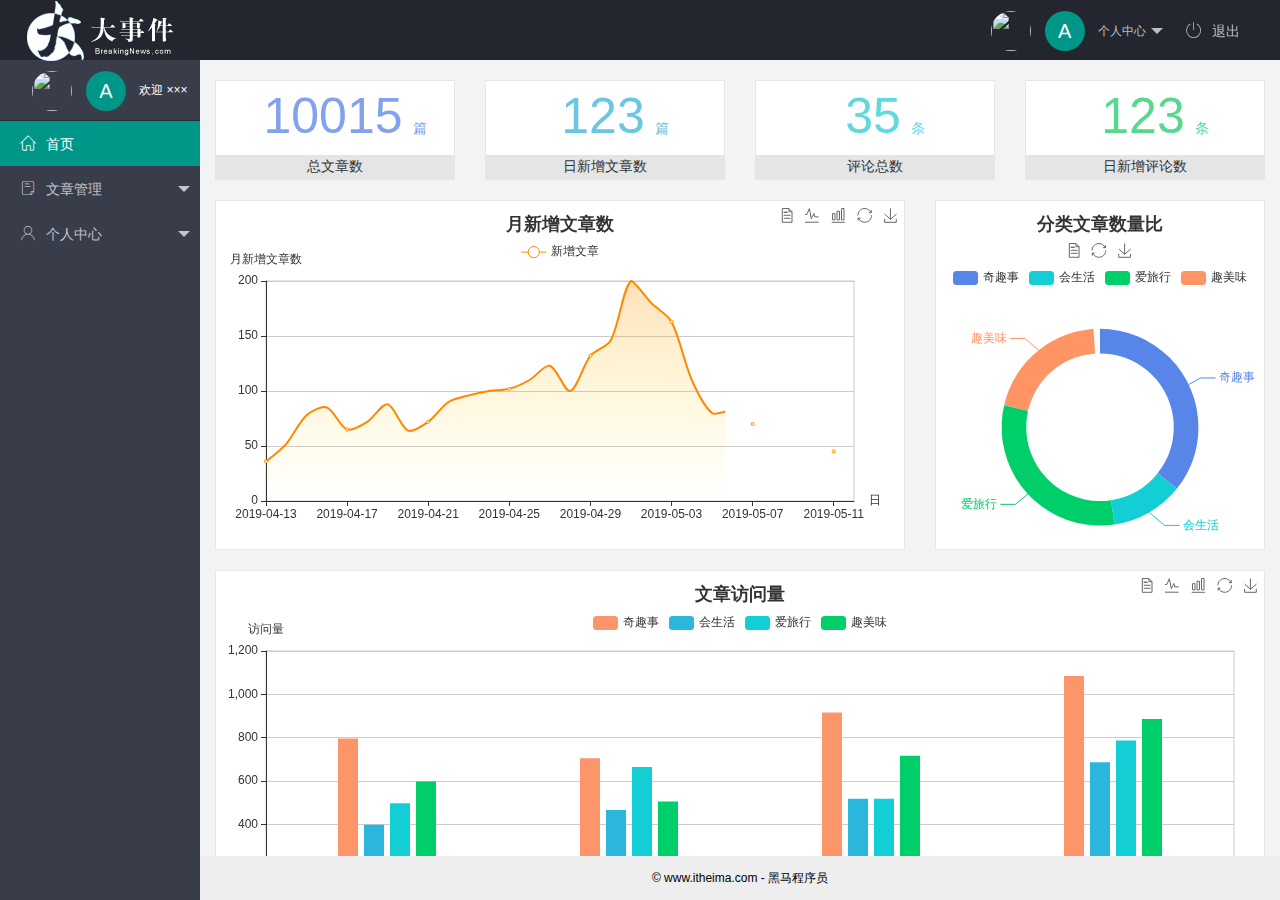
==== commit bf0d54b0: "个人中心功能完成" ====
--- a/index.html
+++ b/index.html
@@ -4,7 +4,7 @@
 <head>
     <meta charset="utf-8">
     <meta name="viewport" content="width=device-width, initial-scale=1, maximum-scale=1">
-    <title>layout 管理系统大布局 - Layui</title>
+    <title>大事件 - 后台首页</title>
     <link rel="stylesheet" href="/assets/lib/layui/css/layui.css">
     <!-- 引入字体图标css -->
     <link rel="stylesheet" href="/assets/fonts/iconfont.css">
@@ -53,7 +53,7 @@
                 <ul class="layui-nav layui-nav-tree" lay-shrink="all" lay-filter="test">
                     <li class="layui-nav-item layui-this">
                         <!-- a链接还可以跳转到iframe上去，要和iframe的name属性配合使用 -->
-                        <a class="" href="/home/dashboard.html" target="aaa">
+                        <a class="" href="/home/dashboard.html" target="fm">
                             <span class="iconfont icon-home"></span>首页
                         </a>
                     </li>
@@ -75,9 +75,9 @@
                         <a href="javascript:;">
                             <span class="iconfont icon-user"></span>个人中心</a>
                         <dl class="layui-nav-child">
-                            <dd><a href="javascript:;"><i class="layui-icon layui-icon-app"></i>基本资料</a></dd>
-                            <dd><a href="javascript:;"><i class="layui-icon layui-icon-app"></i>更换头像</a></dd>
-                            <dd><a href="javascript:;"><i class="layui-icon layui-icon-app"></i>重置密码</a></dd>
+                            <dd><a href="/user/user_info.html" target="fm"><i class="layui-icon layui-icon-app"></i>基本资料</a></dd>
+                            <dd><a href="/user/user_avatar.html" target="fm"><i class="layui-icon layui-icon-app"></i>更换头像</a></dd>
+                            <dd><a href="/user/user_pwd.html" target="fm"><i class="layui-icon layui-icon-app"></i>重置密码</a></dd>
                         </dl>
                     </li>
                 </ul>
@@ -87,7 +87,7 @@
         <div class="layui-body">
             <!-- 内容主体区域 -->
             <!-- 此处内容经常更换 -->
-            <iframe name="aaa" src="/home/dashboard.html" frameborder="0"></iframe>
+            <iframe name="fm" src="/home/dashboard.html" frameborder="0"></iframe>
         </div>
 
         <div class="layui-footer">
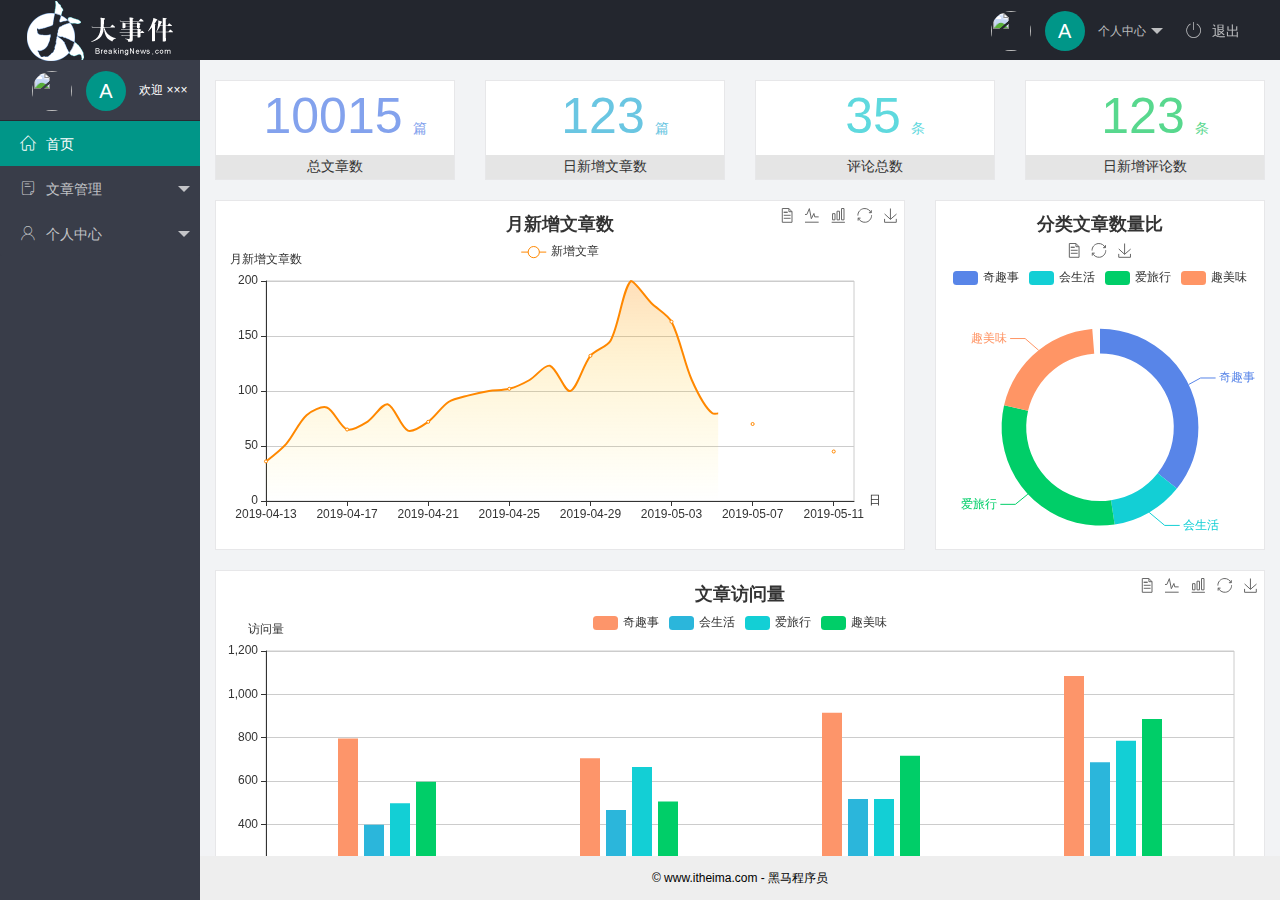
==== commit ff53e5ce: "修改了个人中心的链接" ====
--- a/index.html
+++ b/index.html
@@ -28,9 +28,9 @@
                         <span class="text-avatar">A</span> 个人中心
                     </a>
                     <dl class="layui-nav-child">
-                        <dd><a href="">基本资料</a></dd>
-                        <dd><a href="">更换头像</a></dd>
-                        <dd><a href="">重置密码</a></dd>
+                        <dd><a href="/user/user_info.html" target="fm">基本资料</a></dd>
+                        <dd><a href="/user/user_avatar.html" target="fm">更换头像</a></dd>
+                        <dd><a href="/user/user_pwd.html" target="fm">重置密码</a></dd>
                     </dl>
                 </li>
                 <li class="layui-nav-item">
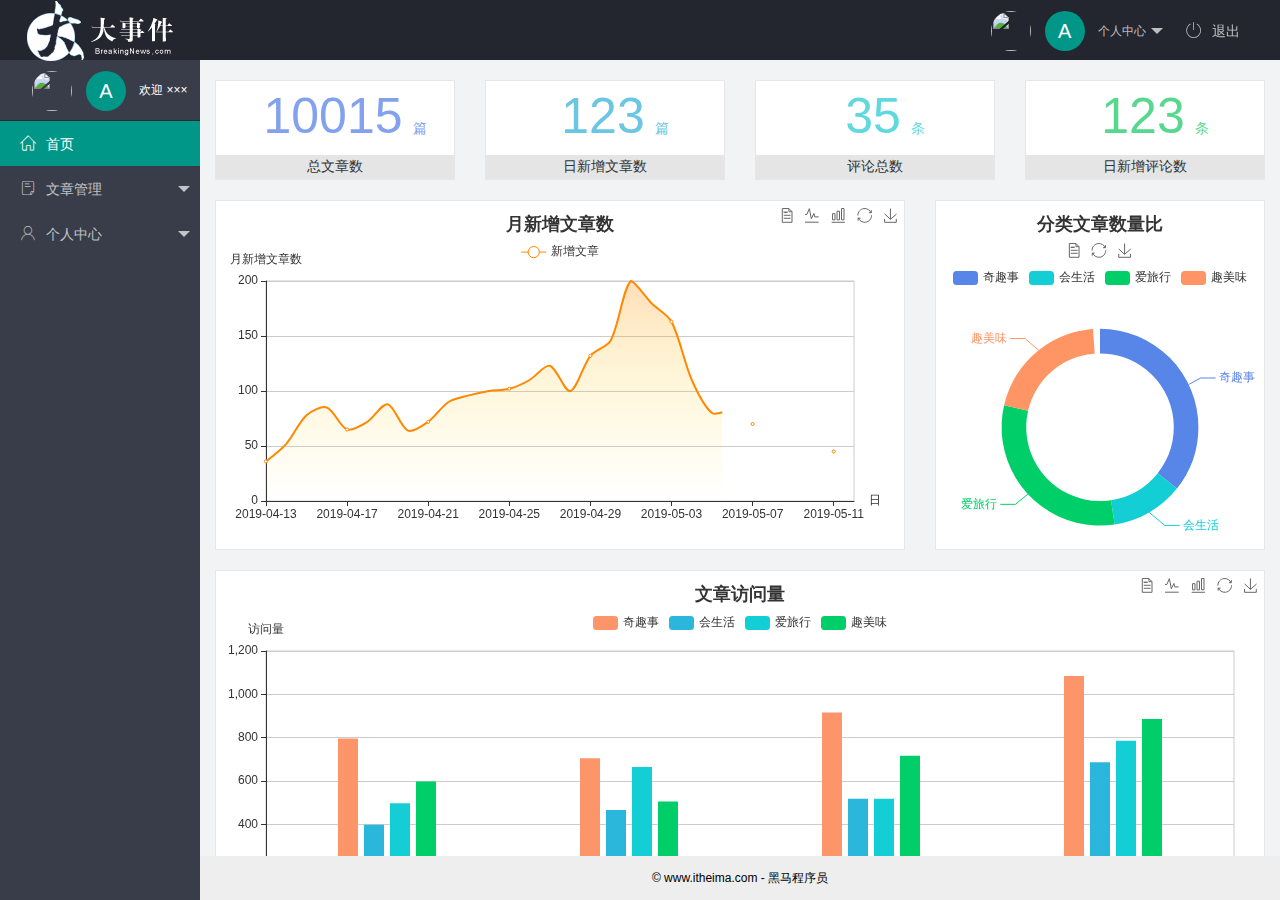
==== commit b8999f56: "article功能完成" ====
--- a/index.html
+++ b/index.html
@@ -63,12 +63,12 @@
                         </a>
                         <dl class="layui-nav-child">
                             <dd>
-                                <a href="javascript:;">
-                                    <i class="layui-icon layui-icon-app"></i>文章分类
+                                <a href="/article/art_cate.html" target="fm">
+                                    <i class="layui-icon layui-icon-app"></i>文章类别
                                 </a>
                             </dd>
-                            <dd><a href="javascript:;"><i class="layui-icon layui-icon-app"></i>文章管理</a></dd>
-                            <dd><a href="javascript:;"><i class="layui-icon layui-icon-app"></i>发表文章</a></dd>
+                            <dd><a id="art_list" href="/article/art_list.html" target="fm"><i class="layui-icon layui-icon-app"></i>文章列表</a></dd>
+                            <dd><a href="/article/art_pub.html" target="fm"><i class="layui-icon layui-icon-app"></i>发表文章</a></dd>
                         </dl>
                     </li>
                     <li class="layui-nav-item">
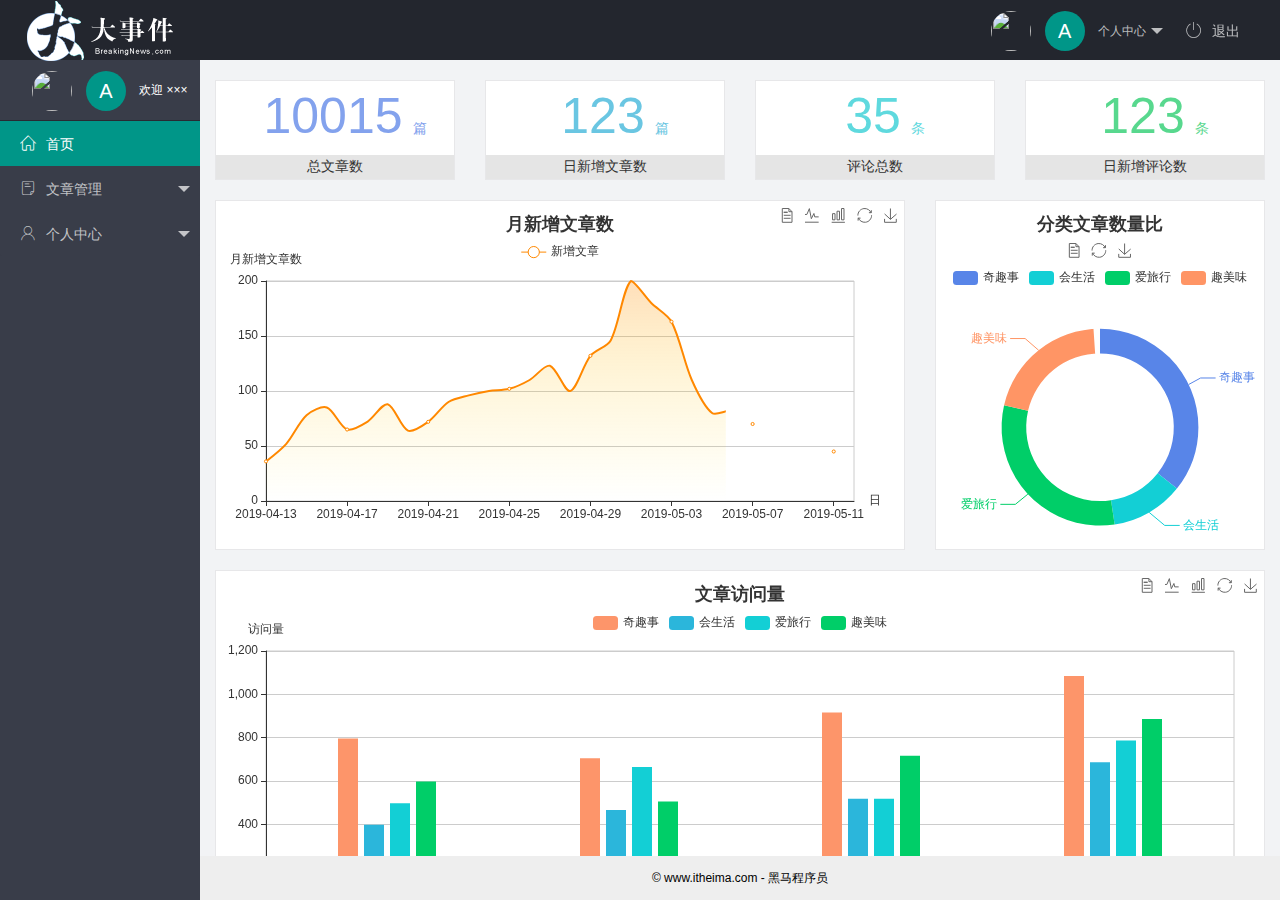
==== commit eb6cce1c: "优化了文章修改获取不到文章的问题" ====
--- a/index.html
+++ b/index.html
@@ -58,15 +58,9 @@
                         </a>
                     </li>
                     <li class="layui-nav-item">
-                        <a href="javascript:;">
-                            <span class="iconfont icon-16"></span>文章管理
-                        </a>
+                        <a href="javascript:;"><span class="iconfont icon-16"></span>文章管理</a>
                         <dl class="layui-nav-child">
-                            <dd>
-                                <a href="/article/art_cate.html" target="fm">
-                                    <i class="layui-icon layui-icon-app"></i>文章类别
-                                </a>
-                            </dd>
+                            <dd><a href="/article/art_cate.html" target="fm"><i class="layui-icon layui-icon-app"></i>文章类别</a></dd>
                             <dd><a id="art_list" href="/article/art_list.html" target="fm"><i class="layui-icon layui-icon-app"></i>文章列表</a></dd>
                             <dd><a href="/article/art_pub.html" target="fm"><i class="layui-icon layui-icon-app"></i>发表文章</a></dd>
                         </dl>
